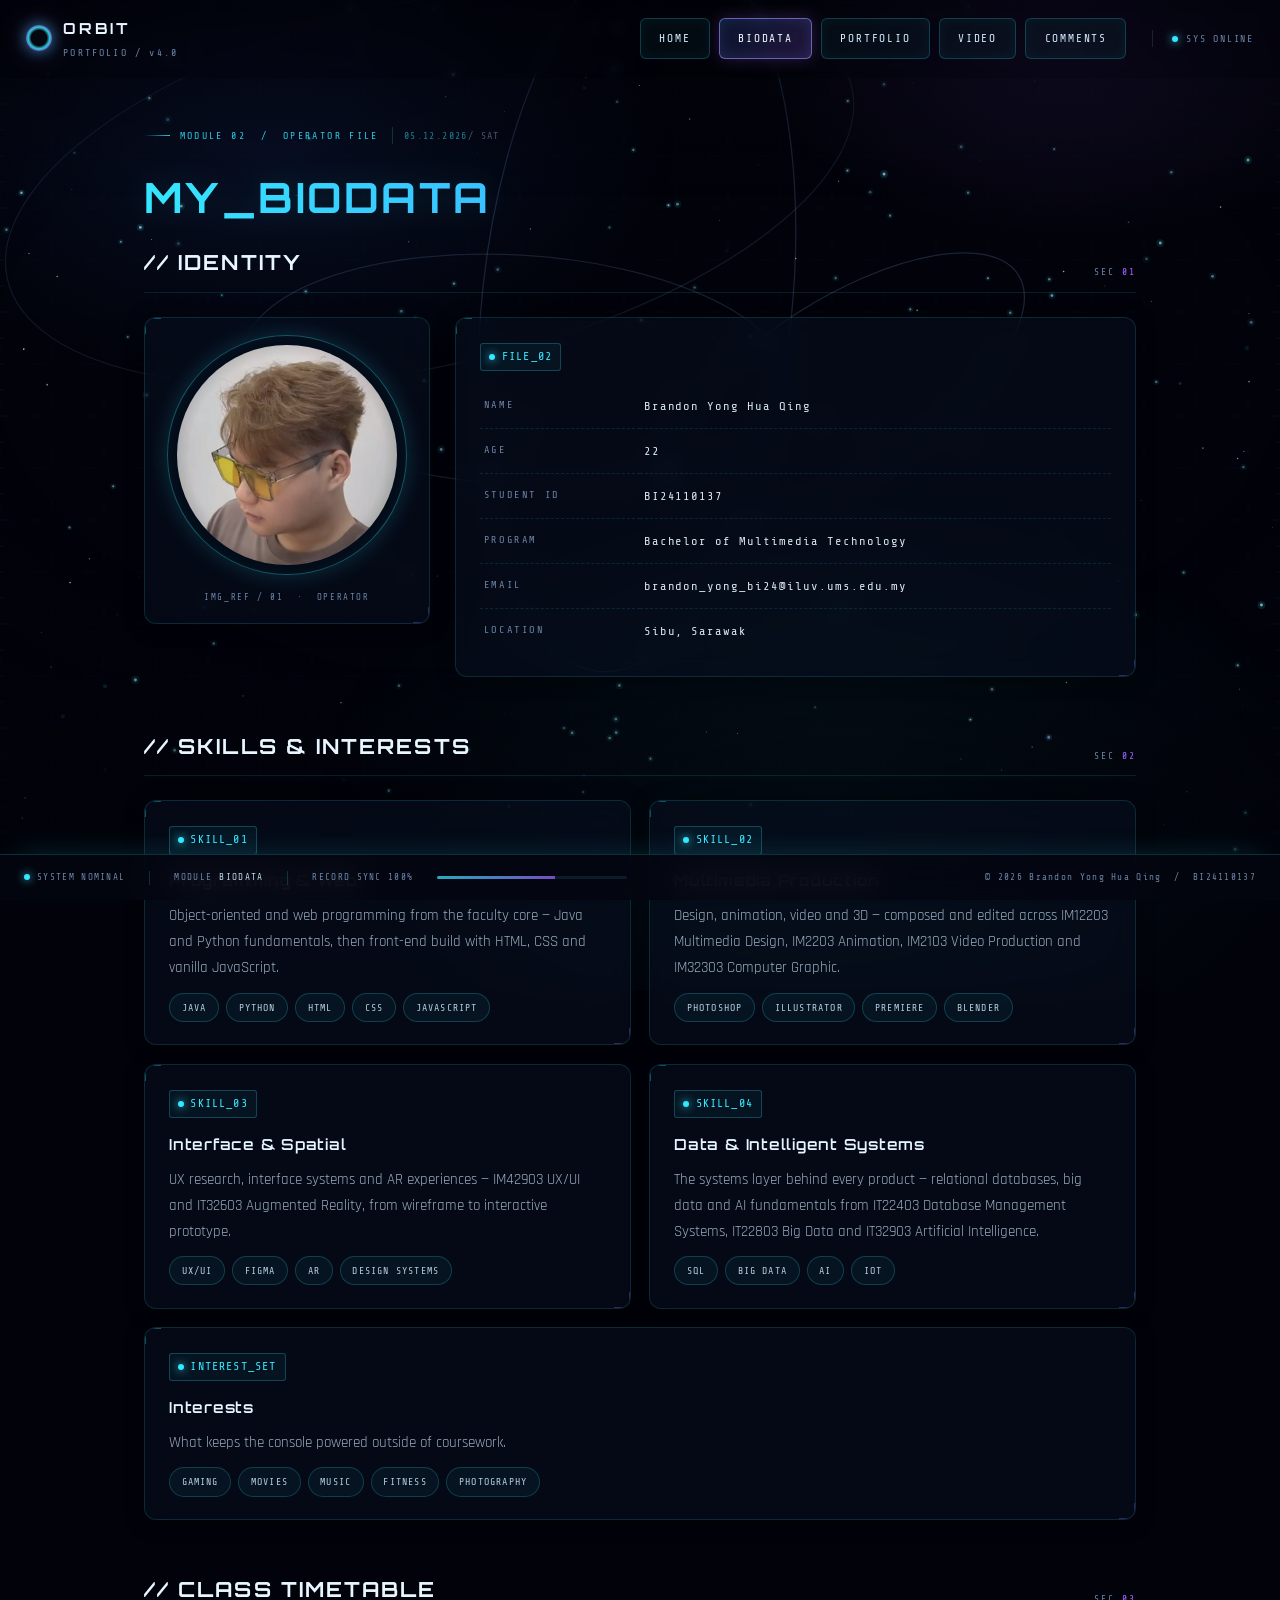
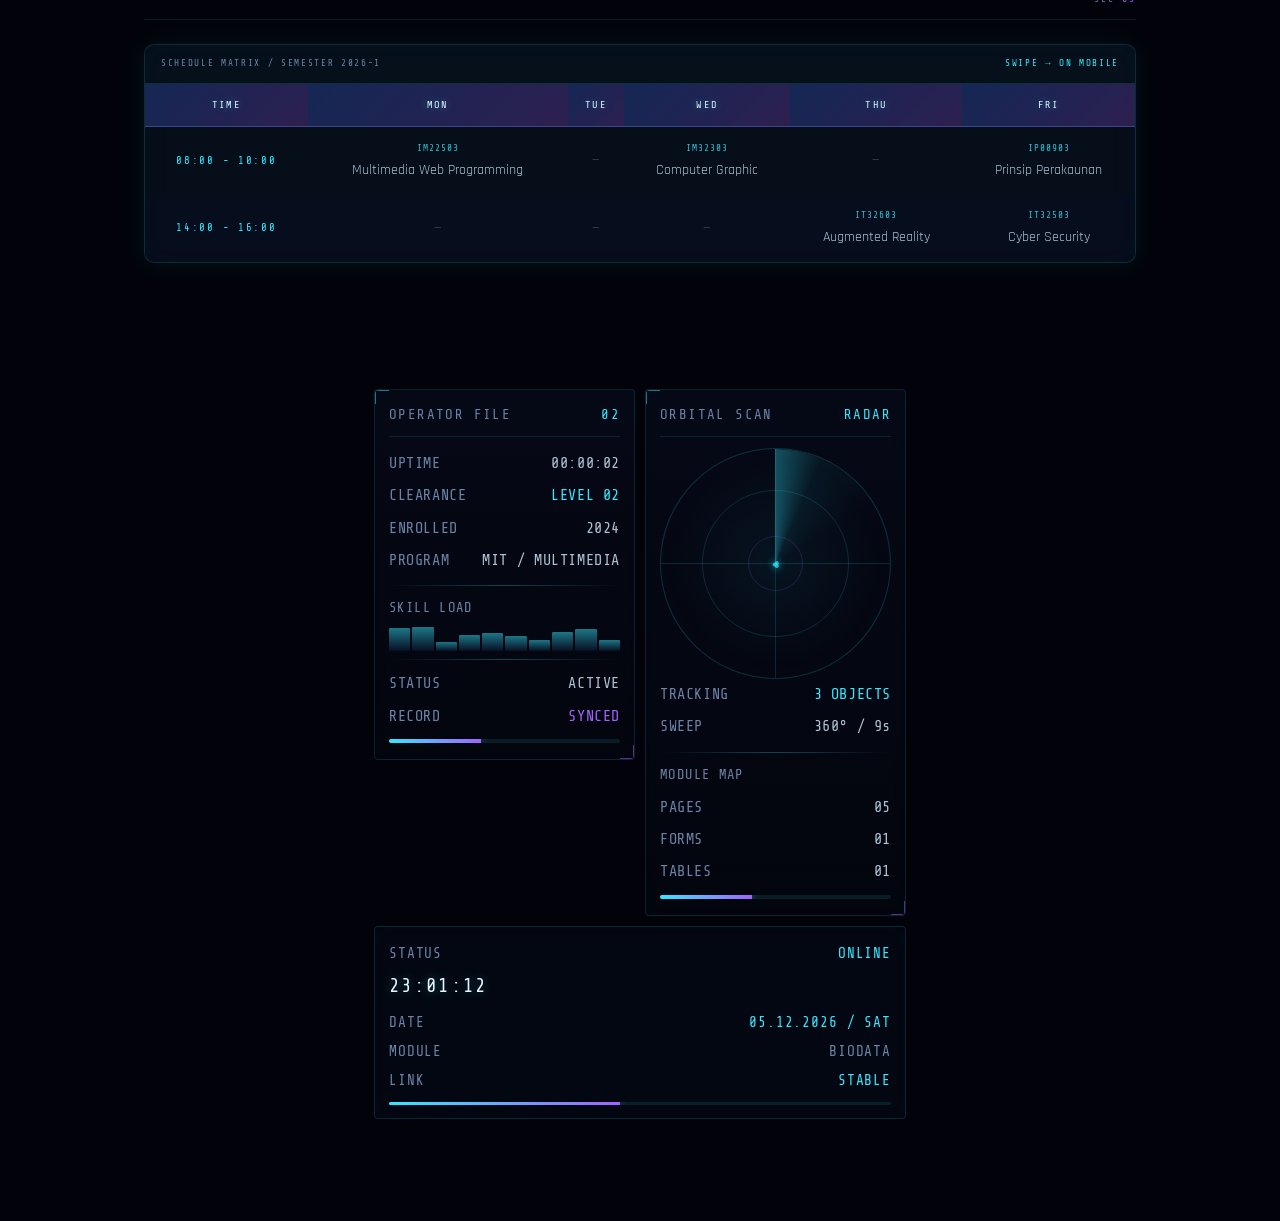
==== biodata.html @ 6de8b587 "Add files via upload" ====
<!DOCTYPE html>
<html lang="en">
<head>
<meta charset="UTF-8">
<meta name="viewport" content="width=device-width, initial-scale=1.0, viewport-fit=cover">
<link rel="icon" href="data:,">
<title>BIODATA // DEEP SPACE PORTFOLIO</title>
<meta name="description" content="Personal biodata, skills matrix and semester timetable of the portfolio operator.">
<link rel="stylesheet" href="style.css?v=20261120k">
</head>
<body data-module="BIODATA">

<canvas id="space-canvas"></canvas>
<div class="nebula-wash"></div>
<div class="vignette"></div>
<div class="scan-line"></div>

<div class="boot-overlay" id="bootOverlay">
  <div>
    <div class="boot-text">LOADING OPERATOR FILE</div>
    <div class="boot-bar"><i></i></div>
  </div>
</div>

<header class="topbar" id="topbar">
  <a class="brand" href="index.html">
    <span class="brand-mark"></span>
    <span class="brand-text">ORBIT<span class="brand-sub">PORTFOLIO / v4.0</span></span>
  </a>

  <nav class="nav" id="nav">
    <a href="index.html" class="hud-btn">HOME</a>
    <a href="biodata.html" class="hud-btn is-active">BIODATA</a>
    <a href="portfolio.html" class="hud-btn">PORTFOLIO</a>
    <a href="video.html" class="hud-btn">VIDEO</a>
    <a href="comments.html" class="hud-btn">COMMENTS</a>
  </nav>

  <div class="topbar-meta"><span class="led"></span> SYS ONLINE</div>
  <button class="hud-btn nav-toggle" id="navToggle" aria-label="Toggle navigation" aria-expanded="false">&#9776;</button>
</header>





<main class="shell">

  <section class="hero page-head">
    <div class="eyebrow">MODULE 02 &nbsp;/&nbsp; OPERATOR FILE<span class="eyebrow-date"><b class="js-date">--.--.----</b><i> / ---</i></span></div>
    <h1 class="page-title">MY_BIODATA</h1>
  </section>

  <!-- SEC 01 — identity -->
  <section class="section">
    <div class="section-head">
      <h2 class="section-title">// IDENTITY</h2>
      <div class="section-index">SEC <b>01</b></div>
    </div>

    <div class="profile-grid">

      <div class="hud-card" style="padding:1.1rem">
        <button type="button" class="avatar-frame" id="avatarOpen" aria-label="Open full-size portrait of Brandon Yong Hua Qing">
          <img src="profile/img-portrait.jpg" alt="Brandon Yong Hua Qing">
        </button>
        <div class="mono dim" style="font-size:.56rem; letter-spacing:.18em; margin-top:.9rem; text-align:center">
          IMG_REF / 01 &nbsp;·&nbsp; OPERATOR
        </div>
      </div>

      <div class="hud-card">
        <span class="card-tag"><span class="led"></span> FILE_02</span>
        <dl class="data-list">
          <dt>NAME</dt><dd>Brandon Yong Hua Qing</dd>
          <dt>AGE</dt><dd>22</dd>
          <dt>STUDENT ID</dt><dd>BI24110137</dd>
          <dt>PROGRAM</dt><dd>Bachelor of Multimedia Technology</dd>
          <dt>EMAIL</dt><dd>brandon_yong_bi24@iluv.ums.edu.my</dd>
          <dt>LOCATION</dt><dd>Sibu, Sarawak</dd>
        </dl>
      </div>

    </div>
  </section>

  <!-- SEC 02 — skills -->
  <section class="section">
    <div class="section-head">
      <h2 class="section-title">// SKILLS &amp; INTERESTS</h2>
      <div class="section-index">SEC <b>02</b></div>
    </div>

    <div class="card-grid skills-grid">
      <article class="hud-card">
        <span class="card-tag"><span class="led"></span> SKILL_01</span>
        <h3 class="card-title">Programming &amp; Web</h3>
        <p class="card-text">
          Object-oriented and web programming from the faculty core &mdash; Java and
          Python fundamentals, then front-end build with HTML, CSS and vanilla JavaScript.
        </p>
        <div class="chip-row">
          <span class="chip">JAVA</span>
          <span class="chip">PYTHON</span>
          <span class="chip">HTML</span>
          <span class="chip">CSS</span>
          <span class="chip">JAVASCRIPT</span>
        </div>
      </article>

      <article class="hud-card">
        <span class="card-tag"><span class="led"></span> SKILL_02</span>
        <h3 class="card-title">Multimedia Production</h3>
        <p class="card-text">
          Design, animation, video and 3D &mdash; composed and edited across IM12203
          Multimedia Design, IM2203 Animation, IM2103 Video Production and
          IM32303 Computer Graphic.
        </p>
        <div class="chip-row">
          <span class="chip">PHOTOSHOP</span>
          <span class="chip">ILLUSTRATOR</span>
          <span class="chip">PREMIERE</span>
          <span class="chip">BLENDER</span>
        </div>
      </article>

      <article class="hud-card">
        <span class="card-tag"><span class="led"></span> SKILL_03</span>
        <h3 class="card-title">Interface &amp; Spatial</h3>
        <p class="card-text">
          UX research, interface systems and AR experiences &mdash; IM42903 UX/UI and
          IT32603 Augmented Reality, from wireframe to interactive prototype.
        </p>
        <div class="chip-row">
          <span class="chip">UX/UI</span>
          <span class="chip">FIGMA</span>
          <span class="chip">AR</span>
          <span class="chip">DESIGN SYSTEMS</span>
        </div>
      </article>

      <article class="hud-card">
        <span class="card-tag"><span class="led"></span> SKILL_04</span>
        <h3 class="card-title">Data &amp; Intelligent Systems</h3>
        <p class="card-text">
          The systems layer behind every product &mdash; relational databases, big data
          and AI fundamentals from IT22403 Database Management Systems, IT22803 Big Data
          and IT32903 Artificial Intelligence.
        </p>
        <div class="chip-row">
          <span class="chip">SQL</span>
          <span class="chip">BIG DATA</span>
          <span class="chip">AI</span>
          <span class="chip">IOT</span>
        </div>
      </article>

      <article class="hud-card" style="grid-column:1 / -1">
        <span class="card-tag"><span class="led"></span> INTEREST_SET</span>
        <h3 class="card-title">Interests</h3>
        <p class="card-text">What keeps the console powered outside of coursework.</p>
        <div class="chip-row">
          <span class="chip">GAMING</span>
          <span class="chip">MOVIES</span>
          <span class="chip">MUSIC</span>
          <span class="chip">FITNESS</span>
          <span class="chip">PHOTOGRAPHY</span>
        </div>
      </article>
    </div>
  </section>

  <!-- SEC 03 — timetable -->
  <section class="section">
    <div class="section-head">
      <h2 class="section-title">// CLASS TIMETABLE</h2>
      <div class="section-index">SEC <b>03</b></div>
    </div>

    <div class="table-shell">
      <div class="table-shell-head">
        <span>SCHEDULE MATRIX / SEMESTER 2026-1</span>
        <b>SWIPE &rarr; ON MOBILE</b>
      </div>
      <div class="table-scroll">
        <table>
          <thead>
            <tr>
              <th>TIME</th>
              <th>MON</th>
              <th>TUE</th>
              <th>WED</th>
              <th>THU</th>
              <th>FRI</th>
            </tr>
          </thead>
          <tbody>
            <tr>
              <td class="day-cell">08:00 - 10:00</td>
              <td><span class="cell-code">IM22503</span>Multimedia Web Programming</td>
              <td class="empty">&mdash;</td>
              <td><span class="cell-code">IM32303</span>Computer Graphic</td>
              <td class="empty">&mdash;</td>
              <td><span class="cell-code">IP00903</span>Prinsip Perakaunan</td>
            </tr>
            <tr>
              <td class="day-cell">14:00 - 16:00</td>
              <td class="empty">&mdash;</td>
              <td class="empty">&mdash;</td>
              <td class="empty">&mdash;</td>
              <td><span class="cell-code">IT32603</span>Augmented Reality</td>
              <td><span class="cell-code">IT32503</span>Cyber Security</td>
            </tr>
          </tbody>
        </table>
      </div>
    </div>
  </section>

</main>
<section class="hud-tray" aria-hidden="true">
<aside class="hud-panel hud-left">
  <div class="panel-head">OPERATOR FILE <b>02</b></div>
  <div class="panel-row"><span>UPTIME</span><b id="hudUptime">00:00:00</b></div>
  <div class="panel-row"><span>CLEARANCE</span><b class="cyan">LEVEL 02</b></div>
  <div class="panel-row"><span>ENROLLED</span><b>2024</b></div>
  <div class="panel-row"><span>PROGRAM</span><b>MIT / MULTIMEDIA</b></div>
  <div class="panel-divider"></div>
  <div class="panel-label">SKILL LOAD</div>
  <div class="ticks">
    <i style="height:44%; animation-delay:0s"></i>
    <i style="height:72%; animation-delay:.3s"></i>
    <i style="height:58%; animation-delay:.6s"></i>
    <i style="height:88%; animation-delay:.9s"></i>
    <i style="height:50%; animation-delay:1.2s"></i>
    <i style="height:66%; animation-delay:1.5s"></i>
    <i style="height:40%; animation-delay:1.8s"></i>
    <i style="height:80%; animation-delay:2.1s"></i>
    <i style="height:54%; animation-delay:2.4s"></i>
    <i style="height:62%; animation-delay:2.7s"></i>
  </div>
  <div class="panel-divider"></div>
  <div class="panel-row"><span>STATUS</span><b>ACTIVE</b></div>
  <div class="panel-row"><span>RECORD</span><b class="purple">SYNCED</b></div>
  <div class="meter"><i></i></div>
</aside>

<aside class="hud-panel hud-right">
  <div class="panel-head">ORBITAL SCAN <b>RADAR</b></div>
  <div class="radar">
    <span class="radar-cross"></span>
    <span class="radar-sweep"></span>
    <span class="radar-blip" style="--a:48deg; --r:30%; --d:.6s"></span>
    <span class="radar-blip" style="--a:156deg; --r:50%; --d:2s"></span>
    <span class="radar-blip" style="--a:248deg; --r:36%; --d:3.2s"></span>
  </div>
  <div class="panel-row"><span>TRACKING</span><b class="cyan">3 OBJECTS</b></div>
  <div class="panel-row"><span>SWEEP</span><b>360&deg; / 9s</b></div>
  <div class="panel-divider"></div>
  <div class="panel-label">MODULE MAP</div>
  <div class="panel-row"><span>PAGES</span><b>05</b></div>
  <div class="panel-row"><span>FORMS</span><b>01</b></div>
  <div class="panel-row"><span>TABLES</span><b>01</b></div>
  <div class="meter"><i style="animation-delay:1.6s"></i></div>
</aside>

<aside class="sys-status">
  <div class="ss-row"><span><span class="led"></span> STATUS</span><b>ONLINE</b></div>
  <div class="ss-time" id="sysClock">00:00:00</div>
  <div class="ss-row"><span>DATE</span><b id="sysDate">--.--.----</b></div>
  <div class="ss-row"><span>MODULE</span><span id="sysModule">BIODATA</span></div>
  <div class="ss-row"><span>LINK</span><b>STABLE</b></div>
  <div class="ss-bar"><i id="sysBar"></i></div>
</aside>
</section>




<footer class="controlbar">
  <div class="cb-item"><span class="led"></span> SYSTEM NOMINAL</div>
  <div class="cb-sep"></div>
  <div class="cb-item">MODULE <b>BIODATA</b></div>
  <div class="cb-sep"></div>
  <div class="cb-item">RECORD SYNC 100%</div>
  <div class="cb-meter"><i></i></div>
  <div class="cb-item cb-push">&copy; 2026 Brandon Yong Hua Qing &nbsp;/&nbsp; BI24110137</div>
</footer>

<!-- ===== full-size portrait viewer (biodata only) ===== -->
<div class="portrait-viewer" id="portraitViewer" hidden>
  <div class="pv-frame">
    <div class="pv-head">
      <span class="pv-tag">IMG_REF / 01 &nbsp;·&nbsp; OPERATOR &nbsp;·&nbsp; FULL SIZE</span>
      <button type="button" class="pv-close" id="pvClose" aria-label="Close full-size portrait">CLOSE / ESC</button>
    </div>
    <img class="pv-img" src="profile/img-portrait.jpg" alt="Brandon Yong Hua Qing — full-size portrait">
    <div class="pv-foot">CLICK ANYWHERE OR PRESS ESC TO CLOSE</div>
  </div>
</div>

<script src="script.js?v=20261120k"></script>
</body>
</html>
---- style.css ----
/* ============================================================
   DEEP SPACE BLACK HOLE — HUD PORTFOLIO
   v4.0 / Immersive sci-fi interface
   ============================================================ */

@import url('https://fonts.googleapis.com/css2?family=Orbitron:wght@500;700;900&family=Rajdhani:wght@400;500;600;700&family=Share+Tech+Mono&display=swap');

/* ---------- 1. TOKENS ---------- */
:root {
  --void: #02030a;
  --void-2: #050813;
  --panel: rgba(11, 19, 40, 0.42);
  --panel-strong: rgba(11, 19, 40, 0.66);
  --cyan: #35e7ff;
  --blue: #3f7cff;
  --purple: #a163ff;
  --magenta: #e05bff;
  --ice: #d4ecff;
  --dim: #6b83a6;
  --line: rgba(53, 231, 255, 0.14);
  --line-mid: rgba(53, 231, 255, 0.28);
  --line-hi: rgba(53, 231, 255, 0.55);

  --font-display: 'Orbitron', 'Segoe UI', sans-serif;
  --font-body: 'Rajdhani', 'Segoe UI', sans-serif;
  --font-mono: 'Share Tech Mono', 'Consolas', monospace;

  --ease: cubic-bezier(0.22, 0.61, 0.36, 1);
  --ease-out: cubic-bezier(0.16, 1, 0.3, 1);
  --t-slow: 0.65s;
  --t-med: 0.45s;

  --mx: 0;
  --my: 0;
}

* { margin: 0; padding: 0; box-sizing: border-box; }

html { scroll-behavior: smooth; }

body {
  font-family: var(--font-body);
  font-size: 16px;
  line-height: 1.72;
  color: var(--ice);
  background: var(--void);
  min-height: 100vh;
  overflow-x: hidden;
  padding-bottom: calc(96px + env(safe-area-inset-bottom, 0px));
  -webkit-font-smoothing: antialiased;
}

a { color: inherit; }
img { display: block; max-width: 100%; }

::selection {
  background: rgba(53, 231, 255, 0.25);
  color: #fff;
}

/* Scrollbar */
::-webkit-scrollbar { width: 9px; height: 9px; }
::-webkit-scrollbar-track { background: #04060f; }
::-webkit-scrollbar-thumb {
  background: linear-gradient(180deg, rgba(53, 231, 255, 0.4), rgba(161, 99, 255, 0.4));
  border-radius: 8px;
}

/* ---------- 2. BACKGROUND LAYERS ---------- */
#space-canvas {
  position: fixed;
  top: 0;
  left: 0;
  width: 100%;
  height: 100%;
  z-index: 0;
  pointer-events: none;
  opacity: 0.95;
  display: block;
}

/* Parallax nebula wash */
.nebula-wash {
  position: fixed;
  inset: -10%;
  z-index: 0;
  pointer-events: none;
  background:
    radial-gradient(38% 32% at 26% 22%, rgba(63, 124, 255, 0.10), transparent 70%),
    radial-gradient(30% 26% at 78% 12%, rgba(161, 99, 255, 0.12), transparent 72%),
    radial-gradient(45% 40% at 62% 82%, rgba(53, 231, 255, 0.06), transparent 75%);
  transform: translate3d(calc(var(--mx) * -12px), calc(var(--my) * -12px), 0);
  transition: transform 1.2s var(--ease-out);
}

/* Vignette keeps text readable at edges */
.vignette {
  position: fixed;
  inset: 0;
  z-index: 1;
  pointer-events: none;
  background:
    radial-gradient(120% 90% at 50% 40%, transparent 42%, rgba(2, 3, 10, 0.55) 100%),
    linear-gradient(180deg, rgba(2, 3, 10, 0.5) 0%, transparent 22%, transparent 74%, rgba(2, 3, 10, 0.6) 100%);
}

/* Slow scan line */
.scan-line {
  position: fixed;
  left: -5%;
  right: -5%;
  top: 0;
  height: 1px;
  z-index: 2;
  pointer-events: none;
  background: linear-gradient(90deg, transparent, rgba(53, 231, 255, 0.55), rgba(161, 99, 255, 0.4), transparent);
  box-shadow: 0 0 18px rgba(53, 231, 255, 0.35);
  opacity: 0;
  animation: scanSweep 17s var(--ease) infinite;
}

@keyframes scanSweep {
  0%   { transform: translateY(-6vh); opacity: 0; }
  6%   { opacity: 0.55; }
  48%  { opacity: 0.4; }
  56%  { transform: translateY(106vh); opacity: 0; }
  100% { transform: translateY(106vh); opacity: 0; }
}

/* ---------- 3. TOP BAR ---------- */
.topbar {
  position: fixed;
  top: 0;
  left: 0;
  right: 0;
  z-index: 90;
  height: 78px;
  display: flex;
  align-items: center;
  gap: 1.6rem;
  padding: 0 26px;
  background: rgba(2, 3, 10, 0.18);
  backdrop-filter: blur(6px) saturate(1.05);
  -webkit-backdrop-filter: blur(6px) saturate(1.05);
  border-bottom: 1px solid transparent;
  transition: background 0.7s var(--ease), backdrop-filter 0.7s var(--ease),
              border-color 0.7s var(--ease), box-shadow 0.7s var(--ease),
              height 0.5s var(--ease);
}

.topbar.is-scrolled {
  height: 68px;
  background: rgba(3, 5, 14, 0.78);
  backdrop-filter: blur(18px) saturate(1.2);
  -webkit-backdrop-filter: blur(18px) saturate(1.2);
  border-bottom: 1px solid rgba(122, 130, 255, 0.32);
  box-shadow: 0 12px 34px -18px rgba(63, 124, 255, 0.55),
              0 1px 0 rgba(53, 231, 255, 0.12);
}

/* Brand */
.brand {
  display: flex;
  align-items: center;
  gap: 0.7rem;
  text-decoration: none;
  flex-shrink: 0;
}

.brand-mark {
  position: relative;
  width: 26px;
  height: 26px;
  border-radius: 50%;
  background: radial-gradient(circle at 50% 50%, #05070f 42%, rgba(53, 231, 255, 0.85) 58%, rgba(161, 99, 255, 0.7) 74%, transparent 82%);
  box-shadow: 0 0 14px rgba(53, 231, 255, 0.5), 0 0 26px rgba(161, 99, 255, 0.35);
  animation: brandPulse 7s ease-in-out infinite;
}

@keyframes brandPulse {
  0%, 100% { box-shadow: 0 0 12px rgba(53, 231, 255, 0.4), 0 0 24px rgba(161, 99, 255, 0.28); }
  50%      { box-shadow: 0 0 18px rgba(53, 231, 255, 0.6), 0 0 34px rgba(161, 99, 255, 0.42); }
}

.brand-text {
  font-family: var(--font-display);
  font-size: 0.95rem;
  font-weight: 700;
  letter-spacing: 0.18em;
  color: #eaf6ff;
}

.brand-sub {
  display: block;
  font-family: var(--font-mono);
  font-size: 0.62rem;
  font-weight: 400;
  letter-spacing: 0.22em;
  color: var(--dim);
  margin-top: 2px;
}

/* Nav */
.nav {
  display: flex;
  align-items: center;
  gap: 0.55rem;
  margin-left: auto;
}

/* Top bar right meta */
.topbar-meta {
  display: flex;
  align-items: center;
  gap: 0.5rem;
  font-family: var(--font-mono);
  font-size: 0.62rem;
  letter-spacing: 0.18em;
  color: var(--dim);
  padding-left: 1.2rem;
  border-left: 1px solid rgba(107, 131, 166, 0.22);
  white-space: nowrap;
}

.led {
  width: 6px;
  height: 6px;
  border-radius: 50%;
  background: var(--cyan);
  box-shadow: 0 0 8px var(--cyan);
  animation: ledBreath 4.5s ease-in-out infinite;
  flex-shrink: 0;
}

@keyframes ledBreath {
  0%, 100% { opacity: 0.55; box-shadow: 0 0 6px rgba(53, 231, 255, 0.6); }
  50%      { opacity: 1; box-shadow: 0 0 12px rgba(53, 231, 255, 0.9); }
}

.topbar .nav-toggle {
  display: none;
  font-size: 1rem;
  padding: 0.45rem 0.7rem;
}

/* ---------- 4. BUTTON (shared nav + action + submit) ---------- */
.hud-btn {
  position: relative;
  display: inline-flex;
  align-items: center;
  justify-content: center;
  gap: 0.45rem;
  font-family: var(--font-mono);
  font-size: 0.7rem;
  letter-spacing: 0.16em;
  text-transform: uppercase;
  color: var(--ice);
  text-decoration: none;
  padding: 0.62rem 1.15rem;
  border-radius: 6px;
  border: 1px solid rgba(53, 231, 255, 0.22);
  background: rgba(53, 231, 255, 0.045);
  box-shadow: inset 0 0 14px rgba(53, 231, 255, 0.05);
  overflow: hidden;
  isolation: isolate;
  cursor: pointer;
  white-space: nowrap;
  transition: transform var(--t-med) var(--ease),
              border-color var(--t-med) var(--ease),
              background var(--t-slow) var(--ease),
              color var(--t-med) var(--ease),
              box-shadow var(--t-slow) var(--ease);
}

/* Diagonal light sweep while hovering */
.hud-btn::before {
  content: "";
  position: absolute;
  top: -30%;
  left: -70%;
  width: 42%;
  height: 160%;
  background: linear-gradient(100deg, transparent, rgba(255, 255, 255, 0.42), transparent);
  transform: skewX(-18deg);
  opacity: 0;
  pointer-events: none;
  z-index: 1;
}

.hud-btn:hover::before { animation: sweepAcross 2.4s var(--ease) infinite; }

@keyframes sweepAcross {
  0%   { left: -70%; opacity: 0; }
  12%  { opacity: 0.9; }
  68%  { left: 118%; opacity: 0.55; }
  100% { left: 128%; opacity: 0; }
}

.hud-btn:hover {
  transform: scale(1.035);
  border-color: rgba(140, 200, 255, 0.72);
  background: linear-gradient(135deg, rgba(53, 231, 255, 0.16), rgba(161, 99, 255, 0.2));
  color: #ffffff;
  box-shadow:
    inset 0 0 0 1px rgba(53, 231, 255, 0.18),
    inset 0 0 18px rgba(53, 231, 255, 0.12),
    0 0 18px rgba(53, 231, 255, 0.32),
    0 0 44px rgba(161, 99, 255, 0.26),
    0 10px 24px -12px rgba(2, 3, 10, 0.9);
}

/* Keep the active page permanently lit */
.hud-btn.is-active {
  border-color: rgba(150, 148, 255, 0.62);
  background: linear-gradient(135deg, rgba(63, 124, 255, 0.16), rgba(161, 99, 255, 0.2));
  color: #eef8ff;
  box-shadow: 0 0 16px rgba(161, 99, 255, 0.24), inset 0 0 14px rgba(99, 140, 255, 0.16);
}

/* Press: squeeze + brief flare */
.hud-btn:active {
  transform: scale(0.962);
  transition-duration: 0.1s;
  box-shadow:
    0 0 26px rgba(53, 231, 255, 0.55),
    0 0 58px rgba(161, 99, 255, 0.4),
    inset 0 0 20px rgba(53, 231, 255, 0.3);
}

.hud-btn--primary {
  padding: 0.85rem 1.9rem;
  font-size: 0.74rem;
  border-color: rgba(53, 231, 255, 0.42);
  background: linear-gradient(135deg, rgba(53, 231, 255, 0.1), rgba(161, 99, 255, 0.12));
  box-shadow: 0 0 18px rgba(53, 231, 255, 0.18), inset 0 0 16px rgba(53, 231, 255, 0.08);
}

.hud-btn--ghost {
  background: rgba(255, 255, 255, 0.02);
  border-color: rgba(107, 131, 166, 0.32);
}

/* Ripple (injected by JS) */
.ripple {
  position: absolute;
  border-radius: 50%;
  pointer-events: none;
  background: radial-gradient(circle, rgba(53, 231, 255, 0.55) 0%, rgba(53, 231, 255, 0.18) 55%, transparent 72%);
  transform: scale(0);
  animation: rippleOut 0.85s var(--ease) forwards;
  z-index: 0;
}

@keyframes rippleOut {
  to { transform: scale(3.2); opacity: 0; }
}

/* ---------- 5. SIDE HUD PANELS ---------- */
.hud-panel {
  position: fixed;
  z-index: 3;
  width: 220px;
  padding: 13px 14px 14px;
  background: linear-gradient(180deg, rgba(9, 16, 34, 0.5), rgba(6, 10, 22, 0.32));
  border: 1px solid rgba(53, 231, 255, 0.12);
  border-radius: 4px;
  backdrop-filter: blur(8px);
  -webkit-backdrop-filter: blur(8px);
  pointer-events: none;
  opacity: 0.9;
  transition: opacity 0.8s var(--ease), transform 0.9s var(--ease-out);
}

.hud-left {
  left: 22px;
  top: 132px;
  transform: translate3d(calc(var(--mx) * 6px), calc(var(--my) * 6px), 0);
}

.hud-right {
  right: 22px;
  top: 132px;
  transform: translate3d(calc(var(--mx) * -6px), calc(var(--my) * -6px), 0);
}

/* Corner ticks */
.hud-panel::before {
  content: "";
  position: absolute;
  inset: 0;
  border-radius: inherit;
  pointer-events: none;
  background:
    linear-gradient(var(--cyan), var(--cyan)) left top / 14px 1px no-repeat,
    linear-gradient(var(--cyan), var(--cyan)) left top / 1px 14px no-repeat,
    linear-gradient(var(--purple), var(--purple)) right bottom / 14px 1px no-repeat,
    linear-gradient(var(--purple), var(--purple)) right bottom / 1px 14px no-repeat;
  opacity: 0.5;
}

.panel-head {
  display: flex;
  align-items: center;
  justify-content: space-between;
  gap: 0.4rem;
  font-family: var(--font-mono);
  font-size: 0.84rem;
  letter-spacing: 0.1em;
  color: var(--dim);
  padding-bottom: 9px;
  margin-bottom: 11px;
  border-bottom: 1px solid rgba(53, 231, 255, 0.12);
}

.panel-head b { color: var(--cyan); font-weight: 400; }

.panel-row {
  display: flex;
  align-items: baseline;
  justify-content: space-between;
  gap: 0.55rem;
  font-family: var(--font-mono);
  font-size: 0.92rem;
  letter-spacing: 0.04em;
  color: var(--dim);
  padding: 3px 0;
}

.panel-row b {
  color: rgba(212, 236, 255, 0.82);
  font-weight: 400;
}

.panel-row b.cyan { color: var(--cyan); }
.panel-row b.purple { color: var(--purple); }

.panel-divider {
  height: 1px;
  margin: 8px 0;
  background: linear-gradient(90deg, transparent, rgba(53, 231, 255, 0.28), transparent);
}

.panel-label {
  font-family: var(--font-mono);
  font-size: 0.82rem;
  letter-spacing: 0.1em;
  color: var(--dim);
  margin: 10px 0 6px;
}

/* Vertical ticks (scale) */
.ticks {
  display: flex;
  align-items: flex-end;
  gap: 2px;
  height: 26px;
  margin: 6px 0 4px;
}

.ticks i {
  flex: 1;
  background: linear-gradient(180deg, rgba(53, 231, 255, 0.5), rgba(63, 124, 255, 0.08));
  border-radius: 1px;
  animation: tickFloat 9s ease-in-out infinite;
  transform-origin: bottom;
  transition: height 0.55s var(--ease);
}

@keyframes tickFloat {
  0%, 100% { transform: scaleY(0.7); opacity: 0.5; }
  50%      { transform: scaleY(1); opacity: 0.95; }
}

/* Signal meter */
.meter {
  height: 4px;
  border-radius: 2px;
  background: rgba(53, 231, 255, 0.1);
  overflow: hidden;
  margin: 6px 0 2px;
}

.meter i {
  display: block;
  height: 100%;
  width: 40%;
  background: linear-gradient(90deg, var(--cyan), var(--purple));
  box-shadow: 0 0 10px rgba(53, 231, 255, 0.6);
  animation: meterSlide 6.5s var(--ease) infinite;
}

@keyframes meterSlide {
  0%, 100% { width: 34%; opacity: 0.7; }
  50%      { width: 82%; opacity: 1; }
}

/* Radar */
.radar {
  position: relative;
  width: 100%;
  aspect-ratio: 1 / 1;
  margin: 8px 0 4px;
  border: 1px solid rgba(53, 231, 255, 0.18);
  border-radius: 50%;
  background: radial-gradient(circle, rgba(53, 231, 255, 0.06) 0%, rgba(2, 3, 10, 0) 68%);
  overflow: hidden;
}

.radar::before,
.radar::after {
  content: "";
  position: absolute;
  border-radius: 50%;
  border: 1px solid rgba(53, 231, 255, 0.14);
  pointer-events: none;
}

.radar::before { inset: 18%; }
.radar::after  { inset: 38%; border-color: rgba(161, 99, 255, 0.18); }

.radar-cross {
  position: absolute;
  inset: 0;
  pointer-events: none;
  background:
    linear-gradient(90deg, transparent 49.6%, rgba(53, 231, 255, 0.14) 49.6%, rgba(53, 231, 255, 0.14) 50.4%, transparent 50.4%),
    linear-gradient(180deg, transparent 49.6%, rgba(53, 231, 255, 0.14) 49.6%, rgba(53, 231, 255, 0.14) 50.4%, transparent 50.4%);
}

.radar-sweep {
  position: absolute;
  inset: 0;
  border-radius: 50%;
  background: conic-gradient(from 0deg,
    rgba(53, 231, 255, 0.32) 0deg,
    rgba(53, 231, 255, 0.06) 24deg,
    transparent 58deg,
    transparent 360deg);
  animation: radarSpin 9s linear infinite;
  pointer-events: none;
}

@keyframes radarSpin {
  to { transform: rotate(360deg); }
}

.radar-blip {
  position: absolute;
  width: 4px;
  height: 4px;
  border-radius: 50%;
  background: var(--cyan);
  box-shadow: 0 0 8px var(--cyan);
  left: 50%;
  top: 50%;
  transform: translate(-50%, -50%) rotate(var(--a)) translateY(calc(var(--r) * -1));
  opacity: 0.75;
  animation: blipPulse 5s ease-in-out infinite;
  animation-delay: var(--d, 0s);
}

@keyframes blipPulse {
  0%, 100% { opacity: 0.25; }
  50%      { opacity: 0.9; }
}

/* ---------- 6. SHELL / LAYOUT ---------- */
.shell {
  position: relative;
  z-index: 4;
  width: 100%;
  max-width: 1060px;
  margin: 0 auto;
  padding: 118px 34px 40px;
}

/* ---------- 7. HERO ---------- */
.hero {
  position: relative;
  padding-bottom: 26px;
}

.eyebrow {
  display: inline-flex;
  align-items: center;
  flex-wrap: wrap;
  gap: 0.6rem;
  font-family: var(--font-mono);
  font-size: 0.62rem;
  letter-spacing: 0.24em;
  color: var(--cyan);
  margin-bottom: 1.1rem;
  opacity: 0.85;
}

.eyebrow::before {
  content: "";
  width: 26px;
  height: 1px;
  background: linear-gradient(90deg, transparent, var(--cyan));
}

.eyebrow-date {
  margin-left: 0.2rem;
  padding-left: 0.7rem;
  border-left: 1px solid rgba(53, 231, 255, 0.22);
  letter-spacing: 0.14em;
  white-space: nowrap;
  color: rgba(212, 236, 255, 0.45);
}

.eyebrow-date b {
  color: rgba(53, 231, 255, 0.6);
  font-weight: 400;
}

.eyebrow-date i {
  font-style: normal;
  color: rgba(212, 236, 255, 0.4);
}

.hero-grid {
  display: grid;
  grid-template-columns: minmax(0, 1.12fr) minmax(0, 0.88fr);
  align-items: center;
  gap: 1.5rem;
}

/* Big flowing gradient title */
.hero-title {
  font-family: var(--font-display);
  font-weight: 900;
  font-size: clamp(2rem, 4.4vw, 3.35rem);
  line-height: 1.16;
  letter-spacing: 0.02em;
  background: linear-gradient(178deg, #bafaff 0%, var(--cyan) 20%, #64bdff 48%, var(--blue) 72%, var(--purple) 100%);
  background-size: 100% 132%;
  background-position: 50% 0%;
  -webkit-background-clip: text;
  background-clip: text;
  -webkit-text-fill-color: transparent;
  color: transparent;
  animation: titleFlow 12s ease-in-out infinite alternate;
  text-shadow: 0 0 26px rgba(53, 231, 255, 0.20);
  margin-bottom: 0.7rem;
}

@keyframes titleFlow {
  0%   { background-position: 50% 0%; }
  100% { background-position: 50% 100%; }
}

.hero-title .accent-dot { color: var(--magenta); }

.hero-sub {
  font-family: var(--font-mono);
  font-size: 0.72rem;
  letter-spacing: 0.17em;
  color: rgba(212, 236, 255, 0.62);
  margin-bottom: 1.15rem;
  line-height: 1.9;
}

/* narrow phones: break the subtitle right after the role, so "FKI / UMS"
   stays together on the second line instead of leaving one word orphaned */
@media (max-width: 520px) {
  .hero-sub .sub-main { display: block; }
}

.hero-lead {
  font-size: 1.02rem;
  color: rgba(212, 236, 255, 0.82);
  max-width: 33rem;
  margin-bottom: 1.7rem;
}

.hero-lead b { color: #eaf9ff; font-weight: 600; }

.hero-actions {
  display: flex;
  flex-wrap: wrap;
  gap: 0.75rem;
  margin-bottom: 1.9rem;
}

/* Page hero (non-home) */
.page-head { padding-bottom: 6px; }

.page-title {
  font-family: var(--font-display);
  font-size: clamp(1.7rem, 3.4vw, 2.6rem);
  font-weight: 700;
  letter-spacing: 0.06em;
  background: linear-gradient(100deg, var(--cyan), var(--blue), var(--purple));
  background-size: 200% auto;
  -webkit-background-clip: text;
  background-clip: text;
  -webkit-text-fill-color: transparent;
  color: transparent;
  animation: titleFlow 13s linear infinite;
  filter: drop-shadow(0 0 16px rgba(53, 231, 255, 0.14));
  margin-bottom: 0.35rem;
}

.page-sub {
  font-family: var(--font-mono);
  font-size: 0.66rem;
  letter-spacing: 0.2em;
  color: var(--dim);
}

/* Black hole stage */
.bh-stage {
  position: relative;
  width: 100%;
  aspect-ratio: 1 / 1;
  max-width: 470px;
  margin-left: auto;
  transform: translate3d(calc(var(--mx) * -10px), calc(var(--my) * -10px), 0);
  transition: transform 1.4s var(--ease-out);
  pointer-events: auto;
  cursor: grab;
  touch-action: pan-y;
  -webkit-user-select: none;
  user-select: none;
  -webkit-tap-highlight-color: transparent;
}

.bh-stage.is-dragging { cursor: grabbing; }

.bh-stage:focus-visible {
  outline: 1px dashed rgba(53, 231, 255, 0.45);
  outline-offset: 8px;
}

.bh-hint {
  position: absolute;
  left: 0;
  right: 0;
  bottom: 5%;
  text-align: center;
  font-family: var(--font-mono);
  font-size: 0.5rem;
  letter-spacing: 0.16em;
  color: rgba(53, 231, 255, 0.4);
  pointer-events: none;
  transition: opacity 1.2s var(--ease), transform 1.2s var(--ease);
}

.bh-hint.is-hidden {
  opacity: 0;
  transform: translateY(8px);
}

.bh-hint__touch { display: none; }

@media (pointer: coarse) {
  .bh-hint__desk { display: none; }
  .bh-hint__touch { display: inline; }
}

#bh-canvas {
  position: absolute;
  inset: -18%;
  width: 136%;
  height: 136%;
}

/* Orbit ring labels */
.bh-mark {
  position: absolute;
  font-family: var(--font-mono);
  font-size: 0.54rem;
  letter-spacing: 0.16em;
  color: rgba(53, 231, 255, 0.5);
  pointer-events: none;
  white-space: nowrap;
}

.bh-mark--1 { left: 2%; top: 12%; }
.bh-mark--2 { right: 0%; top: 13%; color: rgba(161, 99, 255, 0.55); }

/* ---------- 8. STAT STRIP ---------- */
.stat-strip {
  display: grid;
  grid-template-columns: repeat(4, minmax(0, 1fr));
  gap: 1px;
  margin: 26px 0 46px;
  background: rgba(53, 231, 255, 0.1);
  border: 1px solid rgba(53, 231, 255, 0.14);
  border-radius: 8px;
  overflow: hidden;
  backdrop-filter: blur(10px);
  -webkit-backdrop-filter: blur(10px);
}

.stat {
  background: rgba(7, 11, 24, 0.6);
  padding: 14px 16px 15px;
  transition: background var(--t-slow) var(--ease);
}

.stat:hover { background: rgba(16, 26, 52, 0.72); }

.stat-val {
  font-family: var(--font-display);
  font-size: 1.16rem;
  font-weight: 700;
  color: #eaf9ff;
  letter-spacing: 0.04em;
  line-height: 1.2;
  text-shadow: 0 0 14px rgba(53, 231, 255, 0.35);
}

.stat-key {
  font-family: var(--font-mono);
  font-size: 0.56rem;
  letter-spacing: 0.16em;
  color: var(--dim);
  margin-top: 5px;
}

/* ---------- 9. SECTION HEADINGS ---------- */
.section {
  margin-bottom: 52px;
  position: relative;
}

.section-head {
  display: flex;
  align-items: flex-end;
  justify-content: space-between;
  gap: 1rem;
  margin-bottom: 1.5rem;
  padding-bottom: 0.7rem;
  border-bottom: 1px solid rgba(53, 231, 255, 0.12);
}

.section-title {
  font-family: var(--font-display);
  font-size: clamp(1.05rem, 2vw, 1.3rem);
  font-weight: 700;
  letter-spacing: 0.1em;
  color: #e8f6ff;
  position: relative;
  transition: text-shadow var(--t-slow) var(--ease);
}

.section-title:hover { text-shadow: 0 0 16px rgba(53, 231, 255, 0.55); }

.section-index {
  font-family: var(--font-mono);
  font-size: 0.6rem;
  letter-spacing: 0.2em;
  color: var(--dim);
}

.section-index b { color: var(--purple); font-weight: 400; }

/* Very low-frequency numeric flicker accent */
.glitch-num {
  color: var(--cyan);
  animation: numFlicker 9s steps(1, end) infinite;
}

@keyframes numFlicker {
  0%, 96%, 100% { opacity: 1; text-shadow: 0 0 8px rgba(53, 231, 255, 0.5); }
  97% { opacity: 0.35; text-shadow: none; transform: translateX(1px); }
  98% { opacity: 1; transform: translateX(-1px); }
}

/* ---------- 10. HUD CARD ---------- */
.hud-card {
  position: relative;
  background: var(--panel);
  border: 1px solid rgba(53, 231, 255, 0.14);
  border-radius: 12px;
  padding: 1.5rem 1.5rem 1.4rem;
  backdrop-filter: blur(14px) saturate(1.1);
  -webkit-backdrop-filter: blur(14px) saturate(1.1);
  box-shadow: 0 2px 20px rgba(0, 0, 0, 0.38);
  transition: transform var(--t-slow) var(--ease),
              border-color var(--t-slow) var(--ease),
              box-shadow var(--t-slow) var(--ease),
              background var(--t-slow) var(--ease);
}

/* A grid item defaults to min-width:auto, so one unbroken string (an e-mail or
   a student ID) used to push the card to 395px on a 390px phone and give the
   whole page a horizontal scrollbar. */
.hud-card {
  min-width: 0;
  overflow-wrap: anywhere;
}

/* Hidden top gradient line */
.hud-card::before {
  content: "";
  position: absolute;
  top: 0;
  left: 12%;
  right: 12%;
  height: 1px;
  background: linear-gradient(90deg, transparent, var(--cyan), var(--purple), transparent);
  opacity: 0;
  transition: opacity 0.7s var(--ease);
}

/* Corner ticks */
.hud-card::after {
  content: "";
  position: absolute;
  inset: 0;
  border-radius: inherit;
  pointer-events: none;
  background:
    linear-gradient(var(--cyan), var(--cyan)) left top / 16px 1px no-repeat,
    linear-gradient(var(--cyan), var(--cyan)) left top / 1px 16px no-repeat,
    linear-gradient(var(--purple), var(--purple)) right bottom / 16px 1px no-repeat,
    linear-gradient(var(--purple), var(--purple)) right bottom / 1px 16px no-repeat;
  opacity: 0.32;
  transition: opacity var(--t-slow) var(--ease);
}

.hud-card:hover {
  transform: translateY(-8px) scale(1.012);
  border-color: rgba(53, 231, 255, 0.42);
  background: rgba(15, 25, 52, 0.5);
  box-shadow:
    0 20px 44px -18px rgba(0, 0, 0, 0.8),
    0 0 22px rgba(53, 231, 255, 0.16),
    0 0 62px rgba(161, 99, 255, 0.14);
}

.hud-card:hover::before { opacity: 1; }
.hud-card:hover::after { opacity: 0.6; }

.card-grid {
  display: grid;
  grid-template-columns: repeat(auto-fit, minmax(255px, 1fr));
  gap: 1.15rem;
}

/* Biodata skills: four curriculum groups plus a full-width interests strip.
   Fixed 2-up so the row never ends with a single orphan card. */
.skills-grid {
  grid-template-columns: repeat(2, 1fr);
}

.card-tag {
  display: inline-flex;
  align-items: center;
  gap: 0.4rem;
  font-family: var(--font-mono);
  font-size: 0.74rem;
  letter-spacing: 0.1em;
  color: var(--cyan);
  padding: 3px 8px;
  border: 1px solid rgba(53, 231, 255, 0.24);
  border-radius: 3px;
  background: rgba(53, 231, 255, 0.05);
  margin-bottom: 0.85rem;
}

.card-title {
  font-family: var(--font-display);
  font-size: 0.95rem;
  font-weight: 600;
  letter-spacing: 0.05em;
  color: #e6f5ff;
  margin-bottom: 0.55rem;
  transition: text-shadow var(--t-slow) var(--ease), color var(--t-slow) var(--ease);
}

.hud-card:hover .card-title {
  color: #ffffff;
  text-shadow: 0 0 14px rgba(53, 231, 255, 0.4);
}

.card-text {
  font-size: 0.95rem;
  color: rgba(212, 236, 255, 0.72);
  transition: color var(--t-slow) var(--ease);
}

.hud-card:hover .card-text { color: rgba(232, 247, 255, 0.9); }

/* ---------- 11. CHIPS ---------- */
.chip-row {
  display: flex;
  flex-wrap: wrap;
  gap: 0.45rem;
  margin-top: 0.7rem;
}

.chip {
  display: inline-block;
  font-family: var(--font-mono);
  font-size: 0.62rem;
  letter-spacing: 0.12em;
  color: rgba(212, 236, 255, 0.85);
  padding: 0.32rem 0.72rem;
  border: 1px solid rgba(53, 231, 255, 0.2);
  border-radius: 999px;
  background: rgba(53, 231, 255, 0.05);
  transition: all var(--t-med) var(--ease);
}

.chip:hover {
  color: #fff;
  border-color: rgba(53, 231, 255, 0.55);
  background: rgba(53, 231, 255, 0.13);
  box-shadow: 0 0 14px rgba(53, 231, 255, 0.28);
  transform: translateY(-2px);
}

/* ---------- 12. DATA LIST (biodata) ---------- */
.data-list {
  display: grid;
  grid-template-columns: minmax(120px, 0.34fr) 1fr;
  gap: 0;
  font-family: var(--font-mono);
  font-size: 0.76rem;
  letter-spacing: 0.08em;
}

.data-list dt,
.data-list dd {
  padding: 0.72rem 0.2rem;
  border-bottom: 1px dashed rgba(53, 231, 255, 0.12);
}

.data-list dt { color: var(--dim); letter-spacing: 0.16em; font-size: 0.64rem; }

.data-list dd {
  color: rgba(232, 247, 255, 0.92);
  transition: color var(--t-med) var(--ease), text-shadow var(--t-med) var(--ease);
}

.data-list dd:hover { color: #fff; text-shadow: 0 0 12px rgba(53, 231, 255, 0.4); }

.data-list tr:last-child,
.data-list dt:last-of-type,
.data-list dd:last-of-type { border-bottom: none; }

/* ---------- 13. AVATAR FRAME ---------- */
.avatar-frame {
  position: relative;
  appearance: none;
  -webkit-appearance: none;
  display: block;
  font: inherit;
  color: inherit;
  cursor: zoom-in;
  width: 100%;
  max-width: 240px;
  margin-inline: auto;
  aspect-ratio: 1 / 1;
  padding: 9px;
  border-radius: 50%;
  overflow: hidden;
  background: rgba(4, 8, 22, 0.86);
  border: 1px solid rgba(53, 231, 255, 0.35);
  box-shadow: 0 0 22px rgba(53, 231, 255, 0.18), inset 0 0 26px rgba(53, 231, 255, 0.1);
  transition: all var(--t-slow) var(--ease);
}

.avatar-frame img {
  width: 100%;
  height: 100%;
  object-fit: cover;
  object-position: center 38%;
  border-radius: 50%;
  transition: transform var(--t-slow) var(--ease);
}

.avatar-frame::after {
  content: "";
  position: absolute;
  inset: 0;
  border-radius: 50%;
  pointer-events: none;
  background: radial-gradient(circle, transparent 58%, rgba(2, 3, 10, 0.55) 100%);
}

.avatar-frame:hover {
  border-color: rgba(161, 99, 255, 0.6);
  box-shadow: 0 0 30px rgba(53, 231, 255, 0.3), 0 0 56px rgba(161, 99, 255, 0.24);
}

.avatar-frame:hover img { transform: scale(1.04); }

/* Portrait card layout */
.profile-grid {
  display: grid;
  grid-template-columns: minmax(0, 0.42fr) minmax(0, 1fr);
  gap: 1.6rem;
  align-items: start;
}

/* ---------- 13B. PORTRAIT VIEWER (full screen) ---------- */
html.pv-open { overflow: hidden; }

.portrait-viewer {
  position: fixed;
  inset: 0;
  z-index: 9000;
  display: grid;
  place-items: center;
  padding: 3.5vh 4vw;
  background: radial-gradient(circle at 50% 42%, rgba(6, 12, 32, 0.985), rgba(1, 2, 8, 0.995));
  animation: pvFade 0.26s ease both;
  cursor: zoom-out;
}

.portrait-viewer[hidden] { display: none; }

@keyframes pvFade {
  from { opacity: 0; }
  to { opacity: 1; }
}

.pv-frame {
  position: relative;
  display: grid;
  gap: 0.8rem;
  cursor: default;
  animation: pvPop 0.34s cubic-bezier(0.16, 1, 0.3, 1) both;
}

@keyframes pvPop {
  from { opacity: 0; transform: scale(0.94); }
  to { opacity: 1; transform: none; }
}

.pv-img {
  display: block;
  width: auto;
  height: auto;
  max-width: min(90vw, 62vh);
  max-height: 68vh;
  border-radius: 6px;
  border: 1px solid rgba(53, 231, 255, 0.42);
  box-shadow: 0 0 0 1px rgba(4, 8, 22, 0.9), 0 26px 70px rgba(0, 0, 0, 0.62), 0 0 44px rgba(53, 231, 255, 0.16);
  cursor: zoom-out;
}

.pv-head,
.pv-foot {
  display: flex;
  align-items: center;
  justify-content: space-between;
  gap: 0.8rem;
  font-family: var(--font-mono);
  font-size: 0.58rem;
  letter-spacing: 0.17em;
  color: var(--dim);
}

.pv-tag { color: rgba(150, 210, 255, 0.82); }

.pv-close {
  appearance: none;
  -webkit-appearance: none;
  flex-shrink: 0;
  padding: 0.42rem 0.72rem;
  font-family: var(--font-mono);
  font-size: 0.58rem;
  letter-spacing: 0.17em;
  color: rgba(212, 236, 255, 0.82);
  background: rgba(8, 16, 38, 0.82);
  border: 1px solid rgba(53, 231, 255, 0.28);
  border-radius: 4px;
  cursor: pointer;
  transition: color 0.25s var(--ease), border-color 0.25s var(--ease),
              box-shadow 0.25s var(--ease), background 0.25s var(--ease);
}

.pv-close:hover,
.pv-close:focus-visible {
  color: var(--cyan);
  border-color: rgba(53, 231, 255, 0.62);
  background: rgba(14, 28, 58, 0.9);
  box-shadow: 0 0 14px rgba(53, 231, 255, 0.22);
}

@media (max-width: 640px) {
  .portrait-viewer { padding: 2.5vh 3vw; }
  .pv-img { max-width: 94vw; max-height: 58vh; }
  .pv-head { font-size: 0.52rem; letter-spacing: 0.12em; }
  .pv-foot { justify-content: center; text-align: center; font-size: 0.5rem; }
}

@media (prefers-reduced-motion: reduce) {
  .portrait-viewer,
  .pv-frame { animation: none; }
}

/* ---------- 13C. PROJECT LOG VIEWER (card click -> image gallery) ---------- */
html.prj-open { overflow: hidden; }

.prj-viewer {
  position: fixed;
  inset: 0;
  z-index: 9100;
  display: grid;
  place-items: center;
  padding: 4vh 4vw;
  background: radial-gradient(circle at 50% 40%, rgba(6, 12, 32, 0.985), rgba(1, 2, 8, 0.995));
  animation: pvFade 0.26s ease both;
}

.prj-viewer[hidden] { display: none; }

.prj-shell {
  width: min(1000px, 94vw);
  max-height: 92vh;
  display: grid;
  gap: 0.9rem;
  padding: 1.1rem 1.2rem 1rem;
  background: linear-gradient(160deg, rgba(8, 16, 38, 0.94), rgba(4, 7, 20, 0.97));
  border: 1px solid rgba(53, 231, 255, 0.3);
  border-radius: 8px;
  box-shadow: 0 0 0 1px rgba(4, 8, 22, 0.9), 0 30px 90px rgba(0, 0, 0, 0.72),
              0 0 60px rgba(53, 231, 255, 0.14);
  animation: prjPop 0.36s cubic-bezier(0.16, 1, 0.3, 1) both;
}

@keyframes prjPop {
  from { opacity: 0; transform: translateY(12px) scale(0.985); }
  to { opacity: 1; transform: none; }
}

.prj-head {
  display: flex;
  align-items: flex-start;
  justify-content: space-between;
  gap: 1rem;
}

.prj-head-left {
  display: grid;
  gap: 0.35rem;
  min-width: 0;
}

.prj-code {
  font-family: var(--font-mono);
  font-size: 0.66rem;
  letter-spacing: 0.2em;
  color: var(--cyan);
  opacity: 0.88;
}

.prj-title {
  font-size: clamp(1rem, 2vw, 1.32rem);
  letter-spacing: 0.02em;
  line-height: 1.25;
  color: #eaf6ff;
}

.prj-close {
  -webkit-appearance: none;
  appearance: none;
  flex-shrink: 0;
  display: flex;
  align-items: center;
  gap: 0.4rem;
  padding: 0.44rem 0.74rem;
  font-family: var(--font-mono);
  font-size: 0.66rem;
  letter-spacing: 0.16em;
  color: rgba(212, 236, 255, 0.85);
  background: rgba(8, 16, 38, 0.85);
  border: 1px solid rgba(53, 231, 255, 0.28);
  border-radius: 4px;
  cursor: pointer;
  transition: color 0.25s var(--ease), border-color 0.25s var(--ease),
              box-shadow 0.25s var(--ease), background 0.25s var(--ease);
}

.prj-close b {
  color: rgba(107, 131, 166, 0.9);
  font-weight: 500;
  font-size: 0.6rem;
}

.prj-close:hover,
.prj-close:focus-visible {
  color: var(--cyan);
  border-color: rgba(53, 231, 255, 0.62);
  background: rgba(14, 28, 58, 0.9);
  box-shadow: 0 0 14px rgba(53, 231, 255, 0.22);
}

.prj-stage {
  display: grid;
  grid-template-columns: auto minmax(0, 1fr) auto;
  align-items: center;
  gap: 0.7rem;
  min-height: 0;
}

.prj-frame {
  position: relative;
  overflow: hidden;
  aspect-ratio: 16 / 10;
  max-height: 62vh;
  border: 1px solid rgba(53, 231, 255, 0.34);
  border-radius: 6px;
  background: #04060f;
}

.prj-img {
  display: block;
  width: 100%;
  height: 100%;
  object-fit: contain;
}

.prj-scan {
  position: absolute;
  inset: 0;
  pointer-events: none;
  background: linear-gradient(180deg, transparent 0%, rgba(53, 231, 255, 0.055) 50%, transparent 100%);
}

.prj-arrow {
  -webkit-appearance: none;
  appearance: none;
  width: 54px;
  height: 84px;
  display: grid;
  place-items: center;
  padding: 0;
  border-radius: 5px;
  background: rgba(8, 16, 38, 0.85);
  border: 1px solid rgba(53, 231, 255, 0.26);
  cursor: pointer;
  transition: border-color 0.25s var(--ease), box-shadow 0.25s var(--ease),
              background 0.25s var(--ease), transform 0.2s var(--ease);
}

.prj-arrow svg {
  width: 24px;
  height: 24px;
  fill: none;
  stroke: rgba(190, 230, 255, 0.85);
  stroke-width: 2;
  stroke-linecap: round;
  transition: stroke 0.25s var(--ease);
}

.prj-arrow:hover,
.prj-arrow:focus-visible {
  border-color: rgba(53, 231, 255, 0.7);
  background: rgba(14, 28, 58, 0.92);
  box-shadow: 0 0 18px rgba(53, 231, 255, 0.26);
}

.prj-arrow:hover svg,
.prj-arrow:focus-visible svg { stroke: var(--cyan); }

.prj-arrow:active { transform: scale(0.95); }

.prj-arrow-tag { display: none; }

.prj-foot {
  display: flex;
  align-items: center;
  justify-content: space-between;
  gap: 1rem;
  flex-wrap: wrap;
}

.prj-caption {
  font-family: var(--font-mono);
  font-size: 0.76rem;
  letter-spacing: 0.1em;
  color: rgba(160, 196, 230, 0.9);
  min-width: 0;
}

.prj-meta {
  display: flex;
  align-items: center;
  gap: 0.75rem;
  flex-shrink: 0;
}

.prj-dots {
  display: flex;
  gap: 5px;
}

.prj-dots i {
  display: block;
  width: 7px;
  height: 7px;
  border-radius: 50%;
  background: rgba(53, 231, 255, 0.22);
  border: 1px solid rgba(53, 231, 255, 0.34);
  transition: background 0.28s var(--ease), box-shadow 0.28s var(--ease);
}

.prj-dots i.is-on {
  background: var(--cyan);
  box-shadow: 0 0 9px rgba(53, 231, 255, 0.7);
}

.prj-count {
  font-family: var(--font-mono);
  font-size: 0.78rem;
  letter-spacing: 0.1em;
  color: var(--dim);
}

.prj-count b { color: var(--cyan); }

.prj-hint {
  font-family: var(--font-mono);
  font-size: 0.66rem;
  letter-spacing: 0.14em;
  color: rgba(107, 131, 166, 0.82);
  text-align: center;
  border-top: 1px solid rgba(53, 231, 255, 0.12);
  padding-top: 0.55rem;
}

.prj-hint b { color: rgba(150, 210, 255, 0.85); }

@media (max-width: 720px) {
  .prj-viewer { padding: 2vh 3vw; }
  .prj-shell { width: 96vw; padding: 0.85rem 0.9rem 0.8rem; gap: 0.7rem; }
  .prj-stage { grid-template-columns: 1fr 1fr; gap: 0.5rem; }
  .prj-frame { grid-column: 1 / -1; order: -1; max-height: 52vh; }
  .prj-arrow {
    width: 100%;
    height: 46px;
    display: flex;
    align-items: center;
    justify-content: center;
    gap: 0.45rem;
  }
  .prj-arrow svg { width: 16px; height: 16px; }
  .prj-arrow-tag {
    display: inline;
    font-family: var(--font-mono);
    font-size: 0.62rem;
    letter-spacing: 0.16em;
    color: rgba(190, 230, 255, 0.78);
  }
  .prj-arrow:hover .prj-arrow-tag,
  .prj-arrow:focus-visible .prj-arrow-tag { color: var(--cyan); }
  .prj-title { font-size: 1.02rem; }
  .prj-close { font-size: 0.6rem; padding: 0.4rem 0.6rem; }
  .prj-caption { font-size: 0.68rem; }
  .prj-hint { font-size: 0.6rem; letter-spacing: 0.1em; }
}

@media (prefers-reduced-motion: reduce) {
  .prj-viewer,
  .prj-shell { animation: none; }
}

/* card entry affordance */
.project-card {
  cursor: pointer;
}

.project-card:focus-visible {
  outline: 1px solid rgba(53, 231, 255, 0.72);
  outline-offset: 3px;
}

.project-open {
  position: absolute;
  left: 50%;
  top: 50%;
  z-index: 4;
  transform: translate(-50%, -46%) scale(0.94);
  opacity: 0;
  pointer-events: none;
  padding: 6px 12px;
  font-family: var(--font-mono);
  font-size: 0.66rem;
  letter-spacing: 0.18em;
  color: rgba(226, 244, 255, 0.95);
  background: rgba(4, 9, 22, 0.86);
  border: 1px solid rgba(53, 231, 255, 0.5);
  border-radius: 3px;
  box-shadow: 0 0 18px rgba(53, 231, 255, 0.22);
  transition: opacity 0.3s var(--ease), transform 0.3s var(--ease);
}

.project-open b {
  color: var(--cyan);
  font-weight: 500;
  margin-left: 0.15rem;
}

.project-card:hover .project-open,
.project-card:focus-visible .project-open {
  opacity: 1;
  transform: translate(-50%, -50%) scale(1);
}

@media (hover: none), (pointer: coarse) {
  .project-open { opacity: 1; transform: translate(-50%, -50%) scale(1); }
}

/* ---------- 14. TIMETABLE ---------- */
.table-shell {
  position: relative;
  border: 1px solid rgba(53, 231, 255, 0.16);
  border-radius: 10px;
  background: rgba(8, 13, 28, 0.55);
  backdrop-filter: blur(14px);
  -webkit-backdrop-filter: blur(14px);
  box-shadow: 0 0 26px rgba(53, 231, 255, 0.08);
  overflow: hidden;
}

.table-shell-head {
  display: flex;
  align-items: center;
  justify-content: space-between;
  padding: 11px 16px;
  font-family: var(--font-mono);
  font-size: 0.58rem;
  letter-spacing: 0.18em;
  color: var(--dim);
  border-bottom: 1px solid rgba(53, 231, 255, 0.14);
  background: rgba(53, 231, 255, 0.03);
}

.table-shell-head b { color: var(--cyan); font-weight: 400; }

.table-scroll { overflow-x: auto; }

table {
  width: 100%;
  min-width: 780px;
  border-collapse: separate;
  border-spacing: 0;
}

th, td {
  padding: 0.78rem 0.6rem;
  text-align: center;
  font-size: 0.86rem;
  transition: background var(--t-med) var(--ease),
              color var(--t-med) var(--ease),
              box-shadow var(--t-med) var(--ease);
}

th {
  font-family: var(--font-mono);
  font-size: 0.64rem;
  font-weight: 400;
  letter-spacing: 0.14em;
  color: #d9f6ff;
  background: linear-gradient(135deg, rgba(63, 124, 255, 0.28), rgba(161, 99, 255, 0.26));
  text-shadow: 0 0 10px rgba(53, 231, 255, 0.4);
  border-bottom: 1px solid rgba(122, 130, 255, 0.34);
}

td { color: rgba(212, 236, 255, 0.8); }

/* course code on its own line above the course name, e.g.
   IT32503 / Cyber Security */
td .cell-code {
  display: block;
  margin-bottom: 0.28em;
  font-family: var(--font-mono);
  font-size: 0.68em;
  letter-spacing: 0.1em;
  color: var(--cyan);
  opacity: 0.82;
}

tbody tr:nth-child(odd)  td { background: rgba(53, 231, 255, 0.022); }
tbody tr:nth-child(even) td { background: rgba(63, 124, 255, 0.045); }

tbody tr { position: relative; }

tbody tr:hover td {
  background: rgba(53, 231, 255, 0.1);
  color: #ffffff;
  text-shadow: 0 0 10px rgba(53, 231, 255, 0.45);
  box-shadow: inset 0 1px 0 rgba(53, 231, 255, 0.55), inset 0 -1px 0 rgba(53, 231, 255, 0.55);
}

/* Flowing highlight along the hovered row */
tbody tr:hover td:not(:first-child) {
  background-image: linear-gradient(90deg,
    rgba(53, 231, 255, 0.14), rgba(161, 99, 255, 0.16), rgba(53, 231, 255, 0.14));
  background-size: 300% 100%;
  animation: rowFlow 3.4s linear infinite;
}

@keyframes rowFlow {
  0%   { background-position: 0% 50%; }
  100% { background-position: 300% 50%; }
}

td.day-cell {
  font-family: var(--font-mono);
  font-size: 0.66rem;
  letter-spacing: 0.16em;
  color: var(--cyan);
}

td.empty { color: rgba(107, 131, 166, 0.5); }

/* ---------- 15. FORM ---------- */
.form-shell {
  max-width: 820px;
}

.form-group { margin-bottom: 1.5rem; }

.form-label {
  display: block;
  font-family: var(--font-mono);
  font-size: 0.82rem;
  letter-spacing: 0.15em;
  color: rgba(53, 231, 255, 0.85);
  margin-bottom: 0.6rem;
}

.form-label i {
  color: var(--magenta);
  font-style: normal;
  margin-left: 3px;
}

input[type="text"],
input[type="email"],
textarea,
select {
  width: 100%;
  padding: 1rem 1.15rem;
  font-family: var(--font-mono);
  font-size: 1.12rem;
  letter-spacing: 0.04em;
  color: var(--ice);
  background: rgba(6, 10, 22, 0.62);
  border: 1px solid rgba(53, 231, 255, 0.18);
  border-radius: 6px;
  box-shadow: inset 0 0 14px rgba(0, 0, 0, 0.5);
  transition: border-color var(--t-slow) var(--ease),
              box-shadow var(--t-slow) var(--ease),
              background var(--t-slow) var(--ease);
  appearance: none;
  -webkit-appearance: none;
}

textarea { resize: vertical; min-height: 215px; line-height: 1.75; }

input::placeholder,
textarea::placeholder {
  color: rgba(107, 131, 166, 0.55);
  transition: color var(--t-slow) var(--ease);
}

input:focus,
textarea:focus,
select:focus {
  outline: none;
  border-color: rgba(53, 231, 255, 0.6);
  background: rgba(8, 14, 30, 0.78);
  box-shadow: 0 0 0 1px rgba(53, 231, 255, 0.16),
              0 0 22px rgba(53, 231, 255, 0.22),
              inset 0 0 18px rgba(53, 231, 255, 0.08);
}

input:focus::placeholder,
textarea:focus::placeholder { color: rgba(107, 131, 166, 0.28); }

select {
  background-image: linear-gradient(45deg, transparent 50%, rgba(53, 231, 255, 0.6) 50%),
                    linear-gradient(135deg, rgba(53, 231, 255, 0.6) 50%, transparent 50%);
  background-position: calc(100% - 18px) 52%, calc(100% - 13px) 52%;
  background-size: 5px 5px, 5px 5px;
  background-repeat: no-repeat;
  cursor: pointer;
}

select option { background: #060a16; color: var(--ice); }

.form-row {
  display: grid;
  grid-template-columns: 1fr 1fr;
  gap: 1.15rem;
}

.form-note {
  font-family: var(--font-mono);
  font-size: 0.78rem;
  letter-spacing: 0.1em;
  color: var(--dim);
  margin-top: 1rem;
}

.form-msg {
  font-family: var(--font-mono);
  font-size: 0.86rem;
  letter-spacing: 0.1em;
  margin-top: 1rem;
  min-height: 1.1rem;
  opacity: 0;
  transform: translateY(4px);
  transition: opacity 0.5s var(--ease), transform 0.5s var(--ease);
}

.form-msg.is-visible { opacity: 1; transform: translateY(0); }
.form-msg.is-error { color: #ff7d92; }
.form-msg.is-ok { color: var(--cyan); }

/* ---------- 16. VIDEO ---------- */
.video-shell {
  position: relative;
  padding: 12px;
  border: 1px solid rgba(53, 231, 255, 0.22);
  border-radius: 12px;
  background: rgba(6, 10, 22, 0.5);
  box-shadow: 0 0 26px rgba(53, 231, 255, 0.1), inset 0 0 26px rgba(53, 231, 255, 0.04);
  backdrop-filter: blur(10px);
  -webkit-backdrop-filter: blur(10px);
  transition: box-shadow var(--t-slow) var(--ease), border-color var(--t-slow) var(--ease);
}

.video-shell:hover {
  border-color: rgba(161, 99, 255, 0.45);
  box-shadow: 0 0 36px rgba(53, 231, 255, 0.22), 0 0 72px rgba(161, 99, 255, 0.18);
}

.video-frame {
  position: relative;
  width: 100%;
  padding-bottom: 56.25%;
  border-radius: 6px;
  overflow: hidden;
  background: #000;
}

.video-frame iframe,
.video-frame video {
  position: absolute;
  inset: 0;
  width: 100%;
  height: 100%;
  border: none;
}

.video-meta {
  display: flex;
  align-items: center;
  justify-content: space-between;
  gap: 1rem;
  padding: 10px 6px 2px;
  font-family: var(--font-mono);
  font-size: 0.58rem;
  letter-spacing: 0.16em;
  color: var(--dim);
}

/* ---------- 16B. VIDEO ARCHIVE (cards + player overlay) ---------- */
.archive-note {
  font-family: var(--font-mono);
  font-size: 0.74rem;
  letter-spacing: 0.14em;
  color: rgba(122, 150, 186, 0.92);
  margin-bottom: 1.1rem;
}

.archive-empty {
  font-family: var(--font-mono);
  font-size: 0.76rem;
  letter-spacing: 0.14em;
  text-align: center;
  color: rgba(107, 131, 166, 0.9);
  padding: 2.6rem 1.2rem;
  border: 1px dashed rgba(53, 231, 255, 0.24);
  border-radius: 8px;
  background: rgba(6, 10, 22, 0.4);
}

.video-grid {
  display: grid;
  grid-template-columns: repeat(2, minmax(0, 1fr));
  gap: 1.15rem;
}

.video-card {
  position: relative;
  display: flex;
  flex-direction: column;
  padding: 0;
  overflow: hidden;
  cursor: pointer;
}

.video-card:focus-visible {
  outline: 1px solid rgba(53, 231, 255, 0.72);
  outline-offset: 3px;
}

.video-poster {
  position: relative;
  aspect-ratio: 16 / 9;
  overflow: hidden;
  background: #04060f;
  border-bottom: 1px solid rgba(53, 231, 255, 0.16);
}

.video-poster img {
  width: 100%;
  height: 100%;
  object-fit: cover;
  filter: saturate(0.92) brightness(0.9);
  transition: transform 0.9s var(--ease), filter 0.9s var(--ease);
}

.video-card:hover .video-poster img {
  transform: scale(1.05);
  filter: saturate(1.08) brightness(1);
}

.video-play {
  position: absolute;
  inset: 0;
  display: grid;
  place-items: center;
  pointer-events: none;
}

.video-play i {
  display: grid;
  place-items: center;
  width: 46px;
  height: 46px;
  border-radius: 50%;
  border: 1px solid rgba(53, 231, 255, 0.55);
  background: rgba(4, 9, 22, 0.7);
  box-shadow: 0 0 18px rgba(53, 231, 255, 0.2);
  transition: border-color 0.3s var(--ease), box-shadow 0.3s var(--ease), transform 0.3s var(--ease);
}

.video-play i::after {
  content: "";
  width: 0;
  height: 0;
  border-left: 11px solid rgba(190, 230, 255, 0.92);
  border-top: 7px solid transparent;
  border-bottom: 7px solid transparent;
  margin-left: 3px;
}

.video-card:hover .video-play i {
  border-color: rgba(53, 231, 255, 0.9);
  box-shadow: 0 0 26px rgba(53, 231, 255, 0.34);
  transform: scale(1.06);
}

.video-id,
.video-dur {
  position: absolute;
  top: 11px;
  z-index: 2;
  font-family: var(--font-mono);
  font-size: 0.56rem;
  letter-spacing: 0.16em;
  padding: 3px 7px;
  border-radius: 3px;
  background: rgba(2, 6, 16, 0.74);
}

.video-id {
  left: 12px;
  color: rgba(53, 231, 255, 0.9);
  border: 1px solid rgba(53, 231, 255, 0.32);
}

.video-dur {
  right: 12px;
  color: rgba(212, 236, 255, 0.78);
  border: 1px solid rgba(107, 131, 166, 0.32);
}

.video-body {
  display: grid;
  gap: 0.45rem;
  padding: 1rem 1.25rem 1.15rem;
}

.video-body .card-title { font-size: 1.02rem; }

.video-body .card-text {
  font-size: 0.84rem;
  line-height: 1.55;
  color: rgba(196, 220, 245, 0.76);
  display: -webkit-box;
  -webkit-line-clamp: 3;
  -webkit-box-orient: vertical;
  overflow: hidden;
}

.video-slot {
  font-family: var(--font-mono);
  font-size: 0.62rem;
  letter-spacing: 0.14em;
  color: rgba(161, 99, 255, 0.85);
}

.video-body .card-text.is-pending {
  color: rgba(107, 131, 166, 0.72);
  font-style: italic;
}

/* player overlay */
html.vid-open { overflow: hidden; }

/* every full-screen overlay freezes and hides the two scene canvases:
   blurring a live 60fps canvas behind a fixed layer was the main cost */
html.vid-open #space-canvas,
html.vid-open #bh-canvas,
html.pv-open #space-canvas,
html.pv-open #bh-canvas,
html.prj-open #space-canvas,
html.prj-open #bh-canvas {
  visibility: hidden;
}

.vid-viewer {
  position: fixed;
  inset: 0;
  z-index: 9100;
  display: grid;
  place-items: center;
  padding: 4vh 4vw;
  background: radial-gradient(circle at 50% 40%, rgba(6, 12, 32, 0.995), rgba(1, 2, 8, 0.998));
  animation: pvFade 0.26s ease both;
}

.vid-viewer[hidden] { display: none; }

.vid-shell {
  width: min(980px, 94vw);
  max-height: 92vh;
  display: grid;
  gap: 0.85rem;
  padding: 1.1rem 1.2rem 1rem;
  background: linear-gradient(160deg, rgba(8, 16, 38, 0.94), rgba(4, 7, 20, 0.97));
  border: 1px solid rgba(53, 231, 255, 0.3);
  border-radius: 8px;
  box-shadow: 0 0 0 1px rgba(4, 8, 22, 0.9), 0 30px 90px rgba(0, 0, 0, 0.72),
              0 0 60px rgba(53, 231, 255, 0.14);
  animation: prjPop 0.36s cubic-bezier(0.16, 1, 0.3, 1) both;
  overflow-y: auto;
}

.vid-head {
  display: flex;
  align-items: flex-start;
  justify-content: space-between;
  gap: 1rem;
}

.vid-head-left { display: grid; gap: 0.3rem; min-width: 0; }

.vid-code {
  font-family: var(--font-mono);
  font-size: 0.66rem;
  letter-spacing: 0.2em;
  color: var(--cyan);
  opacity: 0.88;
}

.vid-title {
  font-size: clamp(1rem, 2vw, 1.28rem);
  letter-spacing: 0.02em;
  line-height: 1.25;
  color: #eaf6ff;
}

.vid-close {
  -webkit-appearance: none;
  appearance: none;
  flex-shrink: 0;
  display: flex;
  align-items: center;
  gap: 0.4rem;
  padding: 0.44rem 0.74rem;
  font-family: var(--font-mono);
  font-size: 0.66rem;
  letter-spacing: 0.16em;
  color: rgba(212, 236, 255, 0.85);
  background: rgba(8, 16, 38, 0.85);
  border: 1px solid rgba(53, 231, 255, 0.28);
  border-radius: 4px;
  cursor: pointer;
  transition: color 0.25s var(--ease), border-color 0.25s var(--ease),
              box-shadow 0.25s var(--ease), background 0.25s var(--ease);
}

.vid-close b { color: rgba(107, 131, 166, 0.9); font-weight: 500; font-size: 0.6rem; }

.vid-close:hover,
.vid-close:focus-visible {
  color: var(--cyan);
  border-color: rgba(53, 231, 255, 0.62);
  background: rgba(14, 28, 58, 0.9);
  box-shadow: 0 0 14px rgba(53, 231, 255, 0.22);
}

.vid-stage {
  display: grid;
  grid-template-columns: auto minmax(0, 1fr) auto;
  align-items: center;
  gap: 0.7rem;
}

.vid-frame {
  position: relative;
  aspect-ratio: 16 / 9;
  max-height: 58vh;
  overflow: hidden;
  border: 1px solid rgba(53, 231, 255, 0.34);
  border-radius: 6px;
  background: #000;
}

.vid-frame iframe {
  position: absolute;
  inset: 0;
  width: 100%;
  height: 100%;
  border: 0;
}

.vid-empty {
  position: absolute;
  inset: 0;
  display: grid;
  place-content: center;
  gap: 0.35rem;
  text-align: center;
  background: linear-gradient(160deg, #050813, #0a1024);
  font-family: var(--font-mono);
  letter-spacing: 0.16em;
}

.vid-empty[hidden] { display: none; }

.vid-empty span { font-size: 0.78rem; color: rgba(53, 231, 255, 0.82); }
.vid-empty b { font-size: 0.62rem; font-weight: 500; color: rgba(107, 131, 166, 0.92); }

.vid-arrow {
  -webkit-appearance: none;
  appearance: none;
  width: 54px;
  height: 84px;
  display: grid;
  place-items: center;
  padding: 0;
  border-radius: 5px;
  background: rgba(8, 16, 38, 0.85);
  border: 1px solid rgba(53, 231, 255, 0.26);
  cursor: pointer;
  transition: border-color 0.25s var(--ease), box-shadow 0.25s var(--ease),
              background 0.25s var(--ease), transform 0.2s var(--ease);
}

.vid-arrow svg {
  width: 24px;
  height: 24px;
  fill: none;
  stroke: rgba(190, 230, 255, 0.85);
  stroke-width: 2;
  stroke-linecap: round;
  transition: stroke 0.25s var(--ease);
}

.vid-arrow:hover,
.vid-arrow:focus-visible {
  border-color: rgba(53, 231, 255, 0.7);
  background: rgba(14, 28, 58, 0.92);
  box-shadow: 0 0 18px rgba(53, 231, 255, 0.26);
}

.vid-arrow:hover svg,
.vid-arrow:focus-visible svg { stroke: var(--cyan); }

.vid-arrow:active { transform: scale(0.95); }

.vid-arrow-tag { display: none; }

.vid-desc[hidden] { display: none; }

.vid-desc {
  font-size: 0.88rem;
  line-height: 1.66;
  color: rgba(206, 228, 250, 0.86);
  padding: 0.15rem 0.1rem 0;
  max-height: 22vh;
  overflow-y: auto;
}

.vid-desc.is-pending {
  font-family: var(--font-mono);
  font-size: 0.72rem;
  letter-spacing: 0.12em;
  color: rgba(107, 131, 166, 0.88);
}

.vid-foot {
  display: flex;
  align-items: center;
  justify-content: space-between;
  gap: 1rem;
  flex-wrap: wrap;
}

.vid-dots { display: flex; gap: 5px; flex-wrap: wrap; }

.vid-dots i {
  display: block;
  width: 7px;
  height: 7px;
  border-radius: 50%;
  background: rgba(53, 231, 255, 0.22);
  border: 1px solid rgba(53, 231, 255, 0.34);
  transition: background 0.28s var(--ease), box-shadow 0.28s var(--ease);
}

.vid-dots i.is-on {
  background: var(--cyan);
  box-shadow: 0 0 9px rgba(53, 231, 255, 0.7);
}

.vid-count {
  font-family: var(--font-mono);
  font-size: 0.78rem;
  letter-spacing: 0.1em;
  color: var(--dim);
}

.vid-count b { color: var(--cyan); }

.vid-hint {
  font-family: var(--font-mono);
  font-size: 0.66rem;
  letter-spacing: 0.14em;
  color: rgba(107, 131, 166, 0.82);
  text-align: center;
  border-top: 1px solid rgba(53, 231, 255, 0.12);
  padding-top: 0.55rem;
}

.vid-hint b { color: rgba(150, 210, 255, 0.85); }

@media (max-width: 820px) {
  .video-grid { grid-template-columns: 1fr; }
}

@media (max-width: 720px) {
  .vid-viewer { padding: 2vh 3vw; }
  .vid-shell { width: 96vw; padding: 0.85rem 0.9rem 0.8rem; gap: 0.65rem; }
  .vid-stage { grid-template-columns: 1fr 1fr; gap: 0.5rem; }
  .vid-frame { grid-column: 1 / -1; order: -1; max-height: 46vh; }
  .vid-arrow {
    width: 100%;
    height: 44px;
    display: flex;
    align-items: center;
    justify-content: center;
    gap: 0.45rem;
  }
  .vid-arrow svg { width: 16px; height: 16px; }
  .vid-arrow-tag {
    display: inline;
    font-family: var(--font-mono);
    font-size: 0.62rem;
    letter-spacing: 0.16em;
    color: rgba(190, 230, 255, 0.78);
  }
  .vid-title { font-size: 1rem; }
  .vid-close { font-size: 0.6rem; padding: 0.4rem 0.6rem; }
  .vid-desc { font-size: 0.82rem; max-height: 26vh; }
  .vid-hint { font-size: 0.6rem; letter-spacing: 0.1em; }
}

@media (prefers-reduced-motion: reduce) {
  .vid-viewer,
  .vid-shell { animation: none; }
}

/* ---------- 17. PORTFOLIO ---------- */
.project-card {
  position: relative;
  overflow: hidden;
  padding: 0;
}

.project-media {
  position: relative;
  aspect-ratio: 16 / 10;
  overflow: hidden;
  border-bottom: 1px solid rgba(53, 231, 255, 0.16);
}

.project-media img.is-portrait { object-position: center 22%; }

.project-media img {
  width: 100%;
  height: 100%;
  object-fit: cover;
  transition: transform 0.9s var(--ease), filter 0.9s var(--ease);
  filter: saturate(0.92) brightness(0.9);
}

.project-card:hover .project-media img.is-portrait { object-position: center 22%; }

.project-media img {
  transform: scale(1.06);
  filter: saturate(1.08) brightness(1);
}

.project-media::after {
  content: "";
  position: absolute;
  inset: 0;
  pointer-events: none;
  background: linear-gradient(180deg, rgba(2, 3, 10, 0.25), transparent 45%, rgba(2, 3, 10, 0.75));
}

.project-body { padding: 1.15rem 1.4rem 1.35rem; }

.project-id {
  position: absolute;
  top: 12px;
  left: 13px;
  z-index: 2;
  font-family: var(--font-mono);
  font-size: 0.56rem;
  letter-spacing: 0.18em;
  color: rgba(53, 231, 255, 0.9);
  padding: 3px 7px;
  border: 1px solid rgba(53, 231, 255, 0.32);
  border-radius: 3px;
  background: rgba(2, 6, 16, 0.72);
  backdrop-filter: blur(6px);
}

.project-status {
  position: absolute;
  top: 12px;
  right: 13px;
  z-index: 2;
  display: flex;
  align-items: center;
  gap: 0.35rem;
  font-family: var(--font-mono);
  font-size: 0.54rem;
  letter-spacing: 0.14em;
  color: rgba(212, 236, 255, 0.75);
  padding: 3px 7px;
  border: 1px solid rgba(107, 131, 166, 0.3);
  border-radius: 3px;
  background: rgba(2, 6, 16, 0.72);
}

.project-status .led { width: 5px; height: 5px; }

/* Hover detail overlay */
.project-detail {
  position: absolute;
  left: 0;
  right: 0;
  bottom: 0;
  padding: 1rem 1.4rem 1.15rem;
  background: linear-gradient(180deg, rgba(6, 11, 24, 0.92), rgba(8, 14, 30, 0.98));
  border-top: 1px solid rgba(53, 231, 255, 0.3);
  transform: translateY(101%);
  transition: transform 0.75s var(--ease-out);
  z-index: 3;
}

.project-card:hover .project-detail { transform: translateY(0); }

.project-detail p {
  font-size: 0.86rem;
  color: rgba(212, 236, 255, 0.78);
  margin-bottom: 0.7rem;
  line-height: 1.6;
}

.detail-tags {
  display: flex;
  flex-wrap: wrap;
  gap: 0.35rem;
}

.detail-tags span {
  font-family: var(--font-mono);
  font-size: 0.54rem;
  letter-spacing: 0.12em;
  color: var(--purple);
  padding: 2px 7px;
  border: 1px solid rgba(161, 99, 255, 0.3);
  border-radius: 3px;
}

/* ---------- 18. INFO PANEL / SOCIAL ---------- */
.social-row {
  display: flex;
  flex-wrap: wrap;
  gap: 0.6rem;
  margin-top: 1rem;
}

.social-link {
  display: inline-flex;
  align-items: center;
  gap: 0.45rem;
  font-family: var(--font-mono);
  font-size: 0.62rem;
  letter-spacing: 0.12em;
  color: rgba(212, 236, 255, 0.8);
  text-decoration: none;
  padding: 0.5rem 0.9rem;
  border: 1px solid rgba(53, 231, 255, 0.18);
  border-radius: 999px;
  transition: all var(--t-med) var(--ease);
}

.social-link:hover {
  color: #fff;
  border-color: rgba(53, 231, 255, 0.5);
  box-shadow: 0 0 16px rgba(53, 231, 255, 0.24);
  transform: translateY(-2px);
}

/* ---------- 19. SYSTEM STATUS ---------- */
.sys-status {
  position: fixed;
  left: 20px;
  bottom: 60px;
  z-index: 20;
  width: 214px;
  padding: 12px 14px 13px;
  font-family: var(--font-mono);
  font-size: 0.86rem;
  letter-spacing: 0.06em;
  color: var(--dim);
  background: rgba(6, 10, 22, 0.6);
  border: 1px solid rgba(53, 231, 255, 0.14);
  border-radius: 4px;
  backdrop-filter: blur(10px);
  -webkit-backdrop-filter: blur(10px);
  transition: opacity 0.8s var(--ease);
}

.sys-status .ss-row {
  display: flex;
  align-items: center;
  gap: 0.4rem;
  justify-content: space-between;
  padding: 2px 0;
}

.sys-status .ss-row b { color: var(--cyan); font-weight: 400; white-space: nowrap; }

.ss-time {
  font-size: 1.2rem;
  letter-spacing: 0.12em;
  color: #e6f7ff;
  text-shadow: 0 0 12px rgba(53, 231, 255, 0.4);
  padding: 3px 0 5px;
}

.ss-bar {
  height: 3px;
  margin-top: 7px;
  border-radius: 2px;
  background: rgba(53, 231, 255, 0.1);
  overflow: hidden;
}

.ss-bar i {
  display: block;
  height: 100%;
  width: 46%;
  background: linear-gradient(90deg, var(--cyan), var(--purple));
  box-shadow: 0 0 8px rgba(53, 231, 255, 0.6);
  transition: width 2.4s var(--ease);
}

/* ---------- 20. CONTROL BAR ---------- */
.controlbar {
  position: fixed;
  left: 0;
  right: 0;
  bottom: 0;
  z-index: 30;
  height: calc(46px + env(safe-area-inset-bottom, 0px));
  display: flex;
  align-items: center;
  gap: 1.5rem;
  padding: 0 24px;
  padding-bottom: env(safe-area-inset-bottom, 0px);
  font-family: var(--font-mono);
  font-size: 0.58rem;
  letter-spacing: 0.14em;
  color: var(--dim);
  background: rgba(4, 7, 16, 0.82);
  border-top: 1px solid rgba(53, 231, 255, 0.18);
  box-shadow: 0 -10px 30px -18px rgba(53, 231, 255, 0.4);
  backdrop-filter: blur(14px);
  -webkit-backdrop-filter: blur(14px);
}

.cb-item { display: flex; align-items: center; gap: 0.45rem; white-space: nowrap; }
.cb-item b { color: rgba(212, 236, 255, 0.9); font-weight: 400; }

.cb-sep {
  width: 1px;
  height: 14px;
  background: rgba(53, 231, 255, 0.18);
}

.cb-meter {
  flex: 1;
  max-width: 190px;
  height: 3px;
  background: rgba(53, 231, 255, 0.1);
  border-radius: 2px;
  overflow: hidden;
}

.cb-meter i {
  display: block;
  height: 100%;
  width: 62%;
  background: linear-gradient(90deg, rgba(53, 231, 255, 0.7), rgba(161, 99, 255, 0.7));
  animation: meterSlide 8s var(--ease) infinite;
}

.cb-push { margin-left: auto; }

/* ---------- 21. PAGE TRANSITION ---------- */
.boot-overlay {
  position: fixed;
  inset: 0;
  z-index: 999;
  display: grid;
  place-items: center;
  background: radial-gradient(circle at 50% 45%, #070b18 0%, #02030a 70%);
  opacity: 1;
  transition: opacity 0.85s var(--ease);
}

.boot-overlay.is-done {
  opacity: 0;
  pointer-events: none;
}

.boot-text {
  font-family: var(--font-mono);
  font-size: 0.66rem;
  letter-spacing: 0.32em;
  color: rgba(53, 231, 255, 0.85);
  text-align: center;
  text-shadow: 0 0 14px rgba(53, 231, 255, 0.5);
}

.boot-bar {
  width: 180px;
  height: 2px;
  margin: 14px auto 0;
  background: rgba(53, 231, 255, 0.15);
  overflow: hidden;
}

.boot-bar i {
  display: block;
  height: 100%;
  width: 0;
  background: linear-gradient(90deg, var(--cyan), var(--purple));
  animation: bootFill 1.15s var(--ease-out) forwards;
}

@keyframes bootFill {
  to { width: 100%; }
}

body.is-leaving {
  opacity: 0.35;
  filter: saturate(0.6) blur(1px);
  transition: opacity 0.4s var(--ease), filter 0.4s var(--ease);
}

/* ---------- 22. HELPERS ---------- */
.mt-1 { margin-top: 1rem; }
.mt-2 { margin-top: 2rem; }
.mono { font-family: var(--font-mono); letter-spacing: 0.1em; }
.dim { color: var(--dim); }

/* ---------- 23. RESPONSIVE ---------- */
/* The tray is pure structure. On a desktop wide enough to host the rails it
   collapses into "display: contents", so the three panels keep floating
   exactly as before and nothing else about the layout changes. */
.hud-tray { display: contents; }

/* Where there is no room to float them (narrower screens, tablets, phones —
   including desktop-mode browsers that report a 1000px+ viewport) the same
   three panels fold into one in-flow telemetry block at the end of the page
   instead of disappearing. Same markup, same numbers, no dead space. */
@media (max-width: 1499px), (pointer: coarse), (hover: none) {
  .hud-tray {
    display: grid;
    grid-template-columns: 1fr 1fr;
    gap: 10px;
    align-items: start;
    max-width: 560px;
    margin: 34px auto 6px;
    padding: 0 14px;
  }

  .hud-tray > .hud-panel,
  .hud-tray > .sys-status {
    position: static;
    inset: auto;
    width: auto;
    max-width: none;
    zoom: 1;
    opacity: 1;
    margin: 0;
    transform: none;
    translate: none;
  }

  .hud-tray > .sys-status { grid-column: 1 / -1; }
  .hud-tray .radar { margin: 0 auto; }

  /* in flow these are content, not decoration, so let the type read */
  .hud-tray .panel-head { font-size: 0.88rem; }
  .hud-tray .panel-label { font-size: 0.86rem; }
  .hud-tray .panel-row { font-size: 0.95rem; }
  .hud-tray .sys-status { font-size: 0.9rem; }
}

/* On wide-but-short screens the floating rails would grow into one another
   (rail bottom ≈ status panel top), so they compact tightly: the type stays
   large and readable and the decorative radar gives up its size instead. */
@media (min-width: 1500px) and (max-height: 840px) {
  .hud-panel {
    zoom: 0.95;
    padding: 9px 11px 11px;
  }
  .sys-status {
    zoom: 0.95;
    bottom: 50px;
  }
  .hud-left, .hud-right { top: 112px; }
  .hud-panel .radar { max-width: 96px; margin-inline: auto; }
  .panel-row { padding: 1px 0; }
  .panel-divider { margin: 4px 0; }
  .panel-head { padding-bottom: 5px; margin-bottom: 6px; }
}

@media (min-width: 1500px) and (max-height: 720px) {
  .hud-panel {
    zoom: 0.92;
    padding: 8px 10px 9px;
  }
  .sys-status { zoom: 0.92; bottom: 44px; }
  .hud-left, .hud-right { top: 106px; }
  .hud-panel .radar { max-width: 84px; }
  .panel-divider { margin: 3px 0; }
  .panel-row { padding: 0; }
}

@media (max-width: 900px) {
  .hero-grid { grid-template-columns: 1fr; }
  .hero-visual { order: -1; }
  .bh-stage { max-width: 360px; margin: 0.6rem auto 0; }
  .hero-lead { max-width: none; }
  .profile-grid { grid-template-columns: 1fr; }
  .skills-grid { grid-template-columns: 1fr; }
  .stat-strip { grid-template-columns: repeat(2, 1fr); }
  .project-detail { display: none; }
  .bh-mark { font-size: 0.46rem; letter-spacing: 0.12em; }
  .topbar-meta { display: none; }
}

@media (max-width: 820px) {
  body { padding-bottom: calc(86px + env(safe-area-inset-bottom, 0px)); }
  .topbar { height: 64px; padding: 0 16px; gap: 0.8rem; }
  .topbar.is-scrolled { height: 60px; }
  .topbar-meta { display: none; }

  .nav {
    position: absolute;
    top: 100%;
    left: 0;
    right: 0;
    flex-direction: column;
    gap: 0.4rem;
    padding: 0.9rem 1rem 1.15rem;
    background: rgba(4, 7, 16, 0.96);
    backdrop-filter: blur(18px);
    border-bottom: 1px solid rgba(53, 231, 255, 0.2);
    max-height: 0;
    overflow: hidden;
    opacity: 0;
    transition: max-height 0.6s var(--ease), opacity 0.5s var(--ease), padding 0.5s var(--ease);
  }

  .nav.is-open { max-height: 360px; opacity: 1; }
  .nav .hud-btn { width: 100%; }
  .topbar .nav-toggle { display: inline-flex; margin-left: auto; }

  .shell { padding: 92px 18px 30px; }

  .hero-title { font-size: clamp(1.75rem, 7vw, 2.3rem); }
  .page-title { font-size: clamp(1.5rem, 6vw, 2rem); }

  .form-row { grid-template-columns: 1fr; gap: 0; }

  .controlbar {
    gap: 0.8rem;
    padding: 0 14px;
    font-size: 0.52rem;
    height: 44px;
  }
  .cb-sep, .cb-meter { display: none; }
  .cb-push { display: none; }

  /* Reduce glow intensity on mobile */
  .hud-btn:hover { box-shadow: 0 0 10px rgba(53, 231, 255, 0.2); }
  .hud-card:hover { box-shadow: 0 12px 26px -16px rgba(0, 0, 0, 0.8), 0 0 14px rgba(53, 231, 255, 0.1); }
  .hud-card:hover { transform: translateY(-3px) scale(1); }
  .avatar-frame:hover { box-shadow: 0 0 16px rgba(53, 231, 255, 0.2); }
  .video-shell:hover { box-shadow: 0 0 18px rgba(53, 231, 255, 0.14); }
}

@media (max-width: 520px) {
  .stat-strip { grid-template-columns: 1fr 1fr; }
  .hud-tray { grid-template-columns: 1fr; max-width: 420px; }
  .hero-actions { gap: 0.6rem; }
  .hud-btn--primary { width: 100%; }
  .bh-stage { max-width: 270px; }
  .bh-mark--2 { display: none; }
  .bh-mark { font-size: 0.42rem; }
  .project-media { aspect-ratio: 4 / 3; }
  .table-shell-head { font-size: 0.52rem; padding: 9px 12px; }
  .section-head { flex-wrap: wrap; align-items: flex-start; gap: 0.35rem 0.9rem; }
  .section-index { white-space: nowrap; flex-shrink: 0; }
  .section-title { font-size: 1rem; }
  .bh-hint { font-size: 0.4rem; letter-spacing: 0.1em; bottom: 3%; }
  .eyebrow-date i { display: none; }
}

@media (max-width: 400px) {
  .shell { padding: 88px 14px 26px; }
  .topbar { padding: 0 12px; }
  .controlbar { gap: 0.55rem; padding: 0 10px; overflow: hidden; }
  .controlbar .cb-item:nth-child(5) { display: none; }
  .bh-stage { max-width: 240px; }
}

/* ---------- 23B. TOUCH PERFORMANCE ---------- */
/* Backdrop blur is the single most expensive effect on a phone GPU and it
   runs on the fixed topbar / every card while scrolling. The glass look is
   carried by borders, gradients and glows anyway, so drop the blur only. */
@media (pointer: coarse), (hover: none) {
  .topbar, .nav, .hud-card, .table-shell, .video-shell,
  .sys-status, .boot-overlay, .controlbar, .hud-panel {
    backdrop-filter: none !important;
    -webkit-backdrop-filter: none !important;
  }
}

/* ---------- 24. IMPACT SHAKE ---------- */
/* the vars are driven by JS for ~0.5s whenever a rock is swallowed */
.topbar,
.shell,
.controlbar,
.hud-left,
.hud-right {
  translate: var(--shake-x, 0px) var(--shake-y, 0px);
}

/* ---------- 25. REDUCED MOTION ---------- */
@media (prefers-reduced-motion: reduce) {
  html { scroll-behavior: auto; }
  .scan-line, .radar-sweep, .hero-title, .page-title,
  .metro, .meter i, .cb-meter i, .ticks i, .brand-mark,
  .led, .radar-blip, .glitch-num { animation: none !important; }
  .hud-card, .hud-btn, .avatar-frame, .video-shell { transition-duration: 0.01ms !important; }
  .hud-card:hover { transform: none; }
}
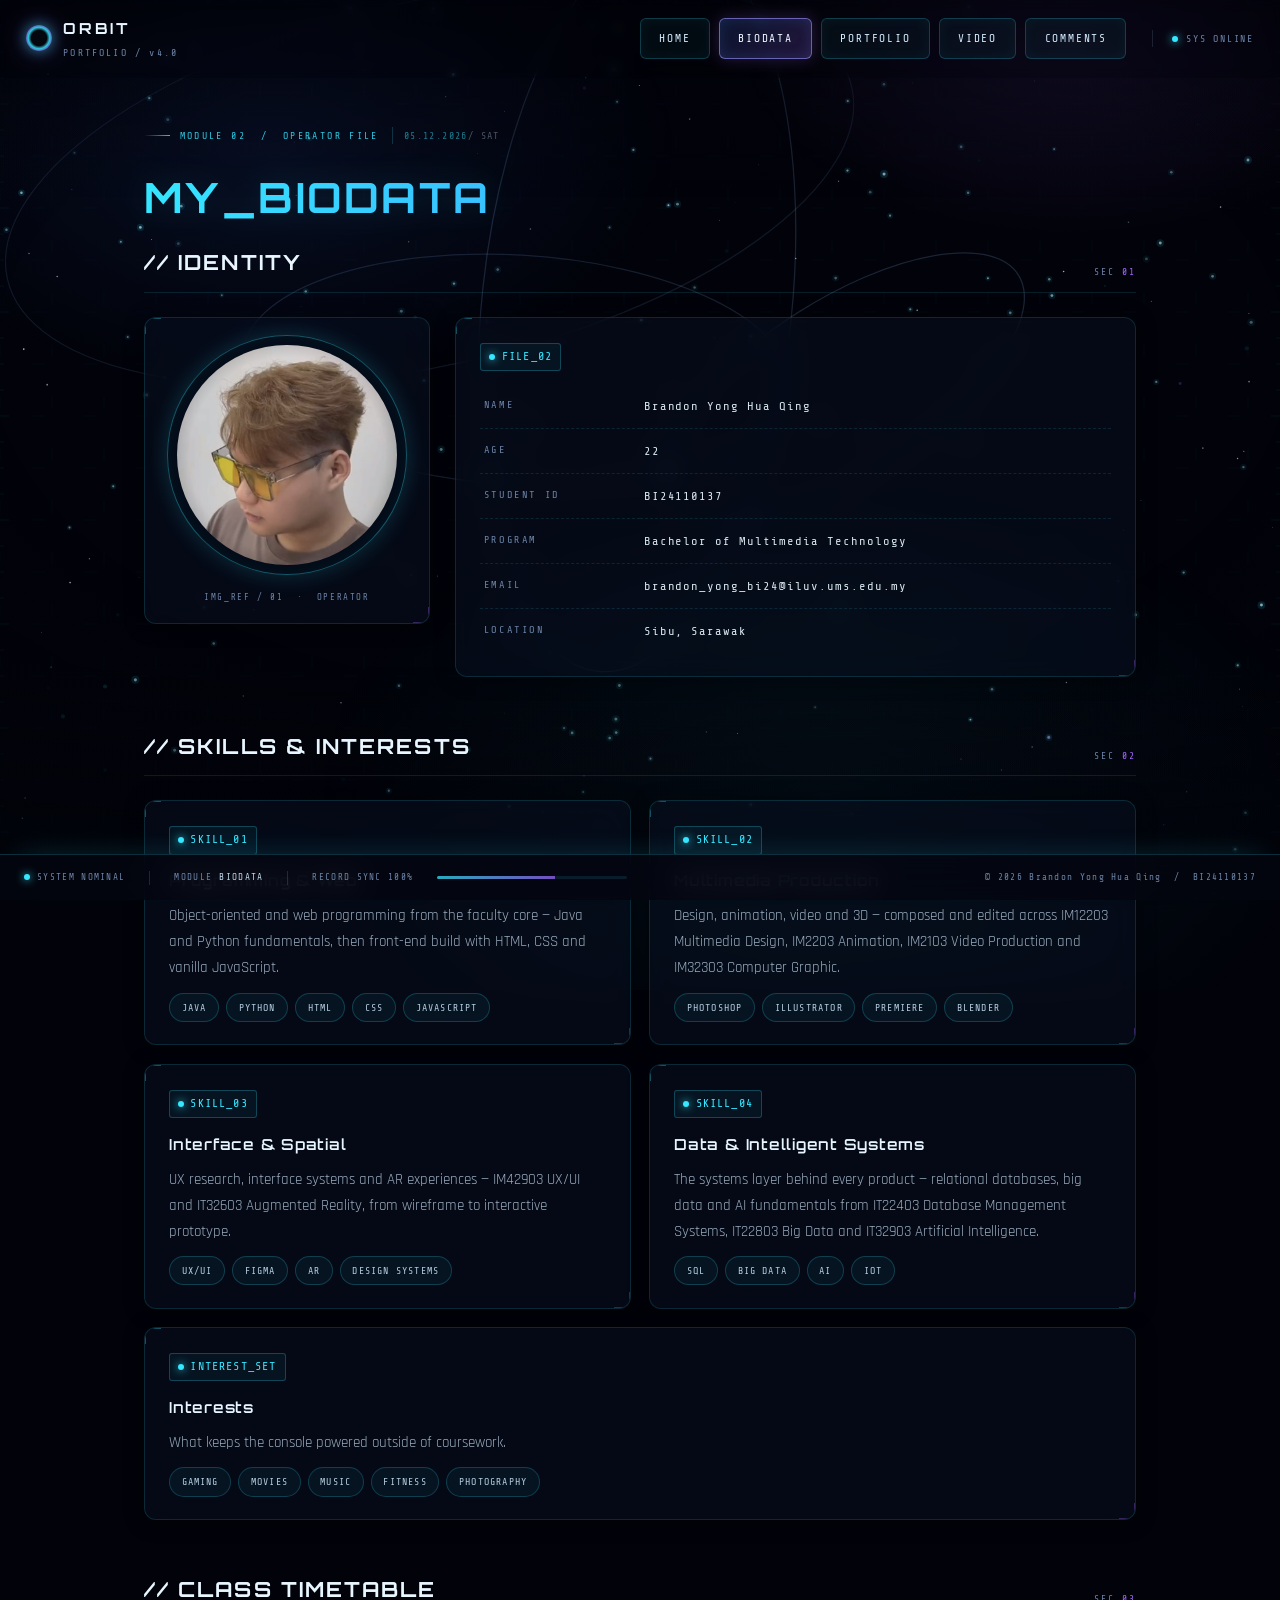
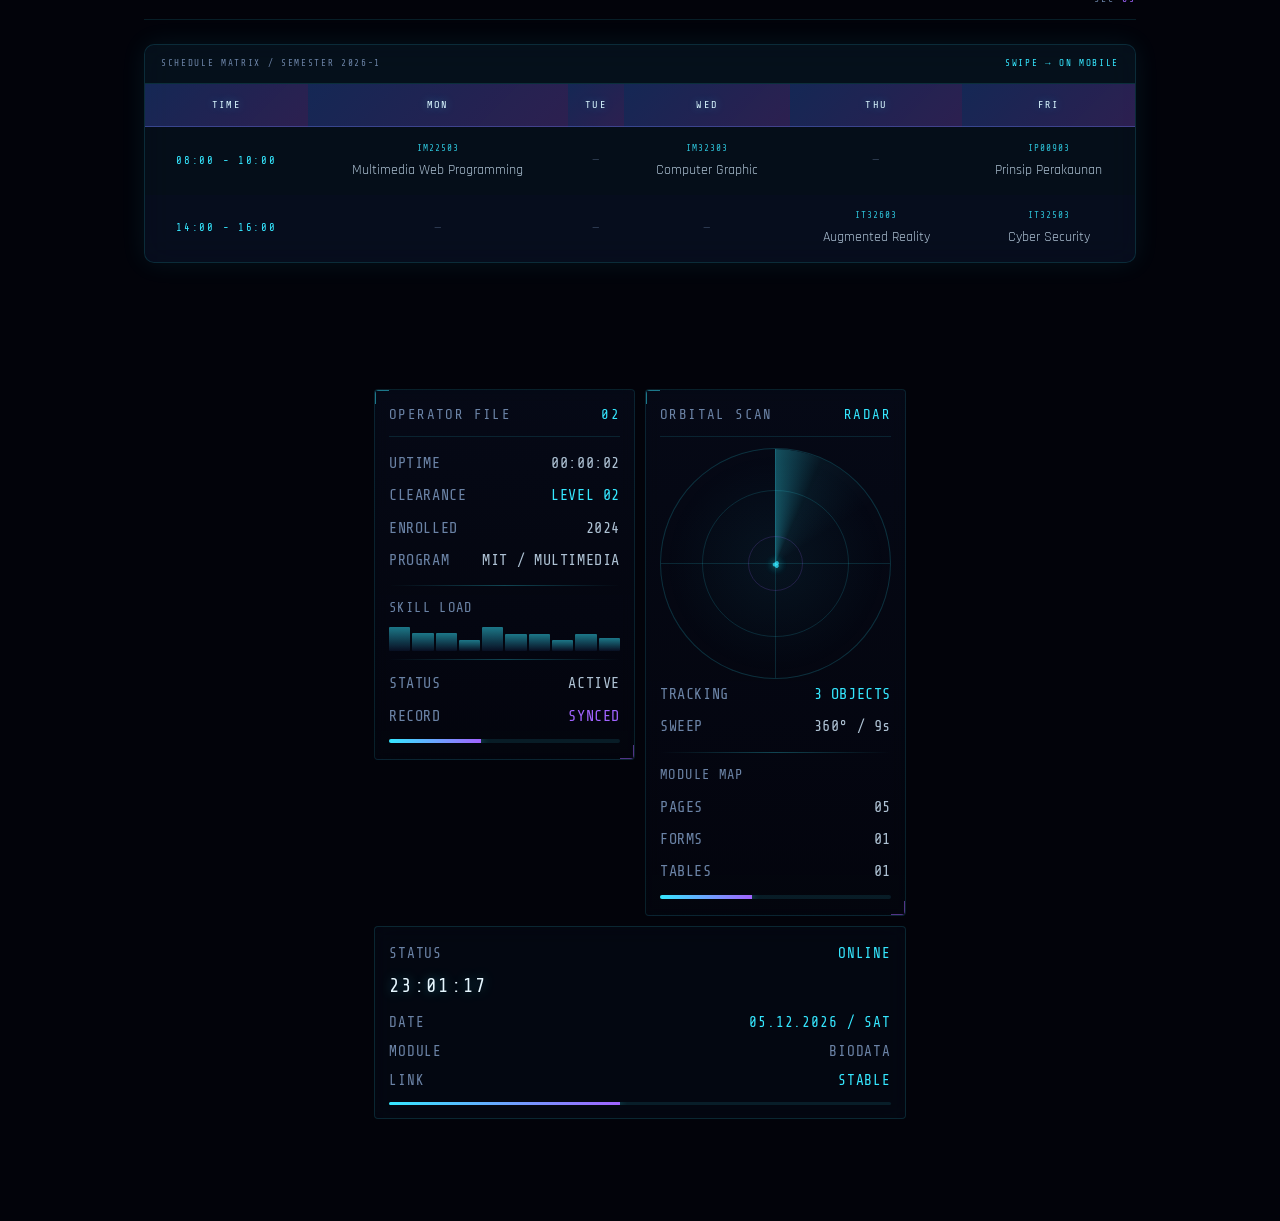
==== commit 08b06f29: "Add files via upload" ====
--- a/biodata.html
+++ b/biodata.html
@@ -6,7 +6,7 @@
 <link rel="icon" href="data:,">
 <title>BIODATA // DEEP SPACE PORTFOLIO</title>
 <meta name="description" content="Personal biodata, skills matrix and semester timetable of the portfolio operator.">
-<link rel="stylesheet" href="style.css?v=20261120k">
+<link rel="stylesheet" href="style.css?v=20261120m">
 </head>
 <body data-module="BIODATA">
 
@@ -299,6 +299,6 @@
   </div>
 </div>
 
-<script src="script.js?v=20261120k"></script>
+<script src="script.js?v=20261120m"></script>
 </body>
 </html>
--- a/style.css
+++ b/style.css
@@ -2694,6 +2694,143 @@
   translate: var(--shake-x, 0px) var(--shake-y, 0px);
 }
 
+/* ---------- 26. BLACK HOLE HELP ---------- */
+.bh-help-btn {
+  position: absolute;
+  z-index: 4;
+  top: 1%;
+  right: 1%;
+  width: 34px;
+  height: 34px;
+  display: grid;
+  place-items: center;
+  font-family: var(--font-mono);
+  font-size: 0.9rem;
+  line-height: 1;
+  color: rgba(53, 231, 255, 0.85);
+  background: rgba(6, 10, 22, 0.72);
+  border: 1px solid rgba(53, 231, 255, 0.32);
+  border-radius: 999px;
+  cursor: pointer;
+  -webkit-tap-highlight-color: transparent;
+  box-shadow: inset 0 0 10px rgba(53, 231, 255, 0.08);
+  transition: color var(--t-slow) var(--ease),
+              border-color var(--t-slow) var(--ease),
+              box-shadow var(--t-slow) var(--ease);
+}
+
+.bh-help-btn:hover,
+.bh-help-btn:focus-visible {
+  color: #eafcff;
+  border-color: rgba(53, 231, 255, 0.8);
+  box-shadow: 0 0 18px rgba(53, 231, 255, 0.28), inset 0 0 12px rgba(53, 231, 255, 0.14);
+  outline: none;
+}
+
+.bh-help-btn[aria-expanded="true"] {
+  color: #ffffff;
+  border-color: rgba(53, 231, 255, 0.95);
+  box-shadow: 0 0 22px rgba(53, 231, 255, 0.36), inset 0 0 14px rgba(53, 231, 255, 0.18);
+}
+
+.bh-help {
+  position: fixed;
+  inset: 0;
+  z-index: 700;
+  display: grid;
+  place-items: center;
+  padding: 1.1rem;
+  background: radial-gradient(circle at 50% 42%, rgba(5, 9, 20, 0.82), rgba(2, 3, 9, 0.94));
+}
+
+.bh-help[hidden] { display: none; }
+
+.bh-help__card {
+  width: min(92vw, 460px);
+  max-height: 84vh;
+  overflow-y: auto;
+  padding: 1.15rem 1.25rem 0.9rem;
+  background: rgba(6, 10, 22, 0.96);
+  border: 1px solid rgba(53, 231, 255, 0.26);
+  border-radius: 10px;
+  box-shadow: 0 0 0 1px rgba(53, 231, 255, 0.06), 0 22px 60px rgba(0, 0, 0, 0.62);
+}
+
+.bh-help__head {
+  display: flex;
+  align-items: center;
+  justify-content: space-between;
+  gap: 1rem;
+  padding-bottom: 0.8rem;
+  border-bottom: 1px solid rgba(53, 231, 255, 0.14);
+}
+
+.bh-help__title {
+  margin: 0;
+  font-family: var(--font-mono);
+  font-size: 0.7rem;
+  letter-spacing: 0.15em;
+  color: rgba(53, 231, 255, 0.92);
+}
+
+.bh-help__close {
+  font-family: var(--font-mono);
+  font-size: 0.58rem;
+  letter-spacing: 0.14em;
+  color: var(--dim);
+  background: none;
+  border: 1px solid rgba(107, 131, 166, 0.34);
+  border-radius: 4px;
+  padding: 0.28rem 0.46rem;
+  cursor: pointer;
+  transition: color var(--t-slow) var(--ease), border-color var(--t-slow) var(--ease);
+}
+
+.bh-help__close:hover { color: var(--ice); border-color: rgba(53, 231, 255, 0.5); }
+
+.bh-help__rows {
+  display: grid;
+  gap: 0.85rem;
+  margin: 0.95rem 0 0.8rem;
+}
+
+.bh-help__row {
+  display: grid;
+  grid-template-columns: 112px 1fr;
+  gap: 0.85rem;
+  align-items: start;
+}
+
+.bh-help__row b {
+  font-family: var(--font-mono);
+  font-size: 0.6rem;
+  font-weight: 600;
+  letter-spacing: 0.1em;
+  color: rgba(53, 231, 255, 0.82);
+}
+
+.bh-help__row span {
+  font-size: 0.8rem;
+  line-height: 1.62;
+  color: rgba(196, 214, 236, 0.84);
+}
+
+.bh-help__foot {
+  margin: 0;
+  padding-top: 0.7rem;
+  border-top: 1px solid rgba(53, 231, 255, 0.12);
+  font-family: var(--font-mono);
+  font-size: 0.52rem;
+  letter-spacing: 0.12em;
+  color: rgba(107, 131, 166, 0.75);
+}
+
+@media (max-width: 520px) {
+  .bh-help__row { grid-template-columns: 88px 1fr; gap: 0.7rem; }
+  .bh-help__row span { font-size: 0.76rem; line-height: 1.55; }
+  .bh-help-btn { width: 30px; height: 30px; font-size: 0.82rem; }
+}
+
 /* ---------- 25. REDUCED MOTION ---------- */
 @media (prefers-reduced-motion: reduce) {
   html { scroll-behavior: auto; }
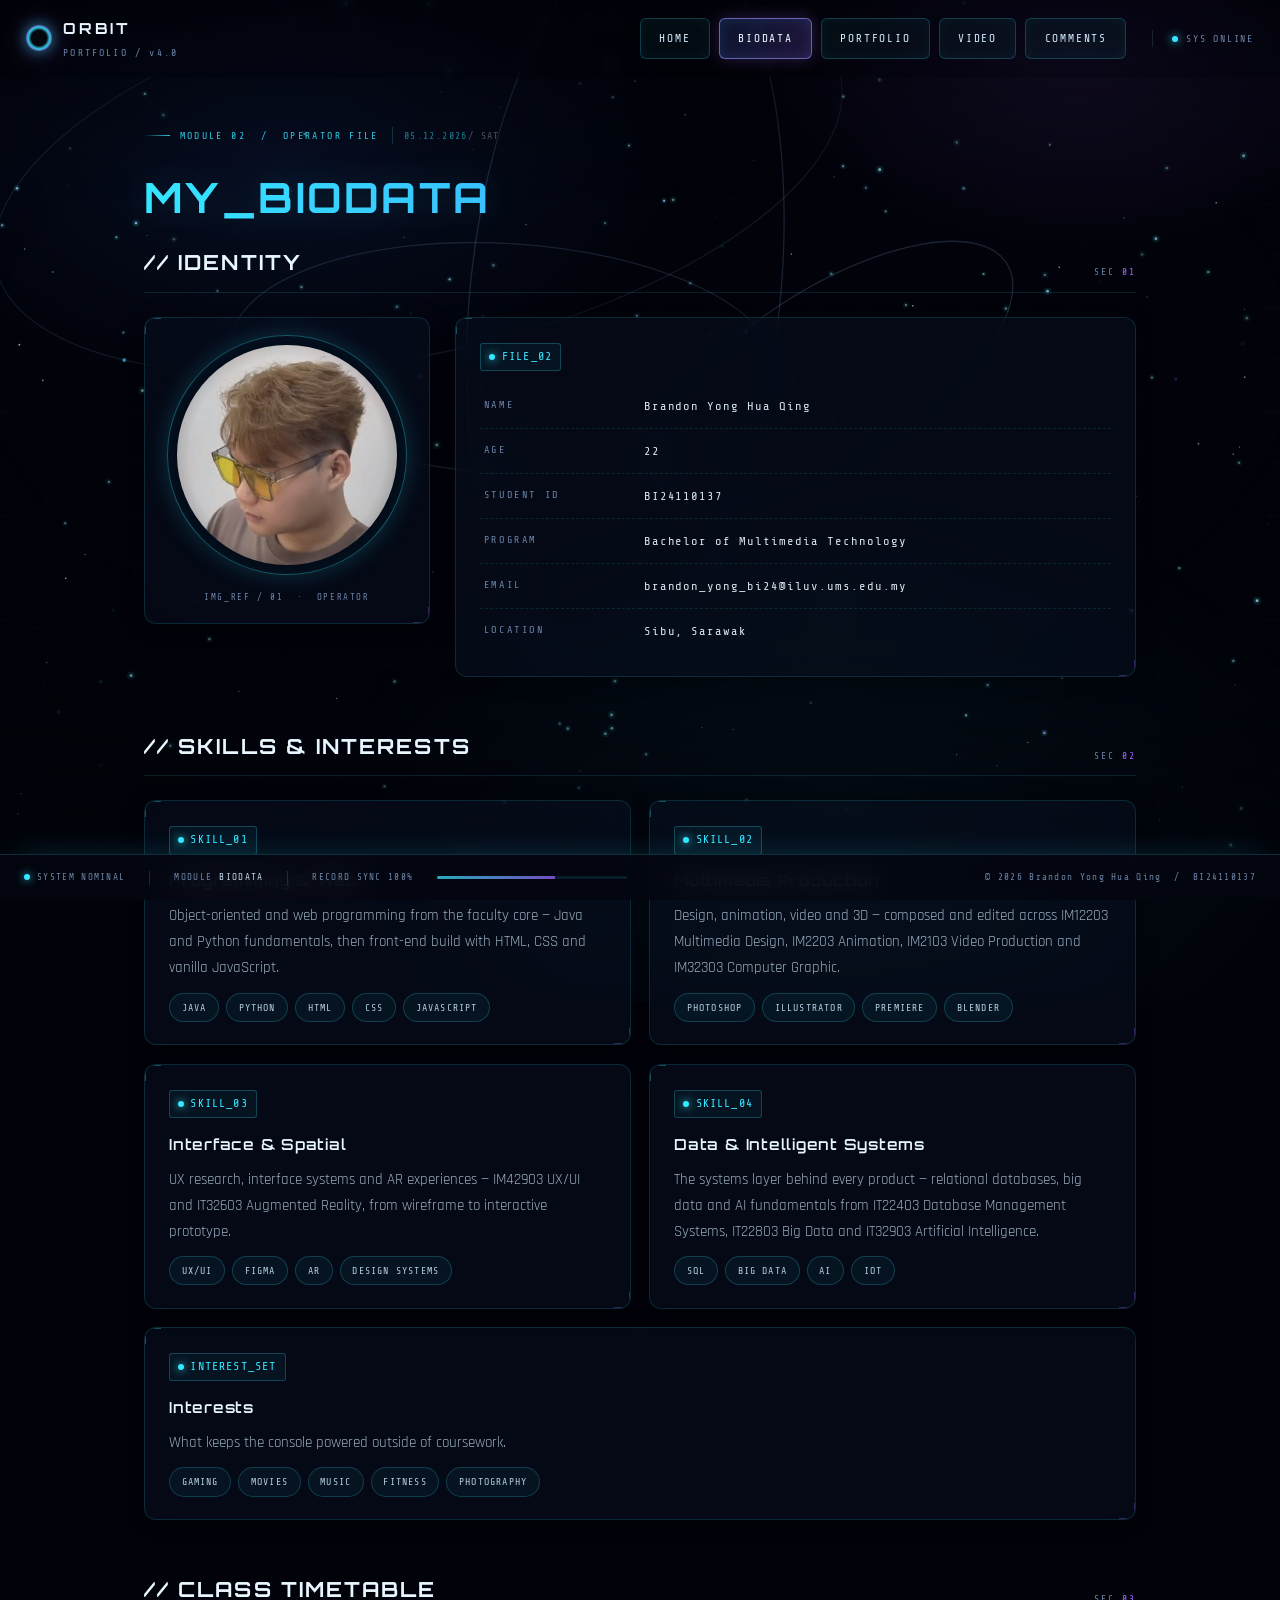
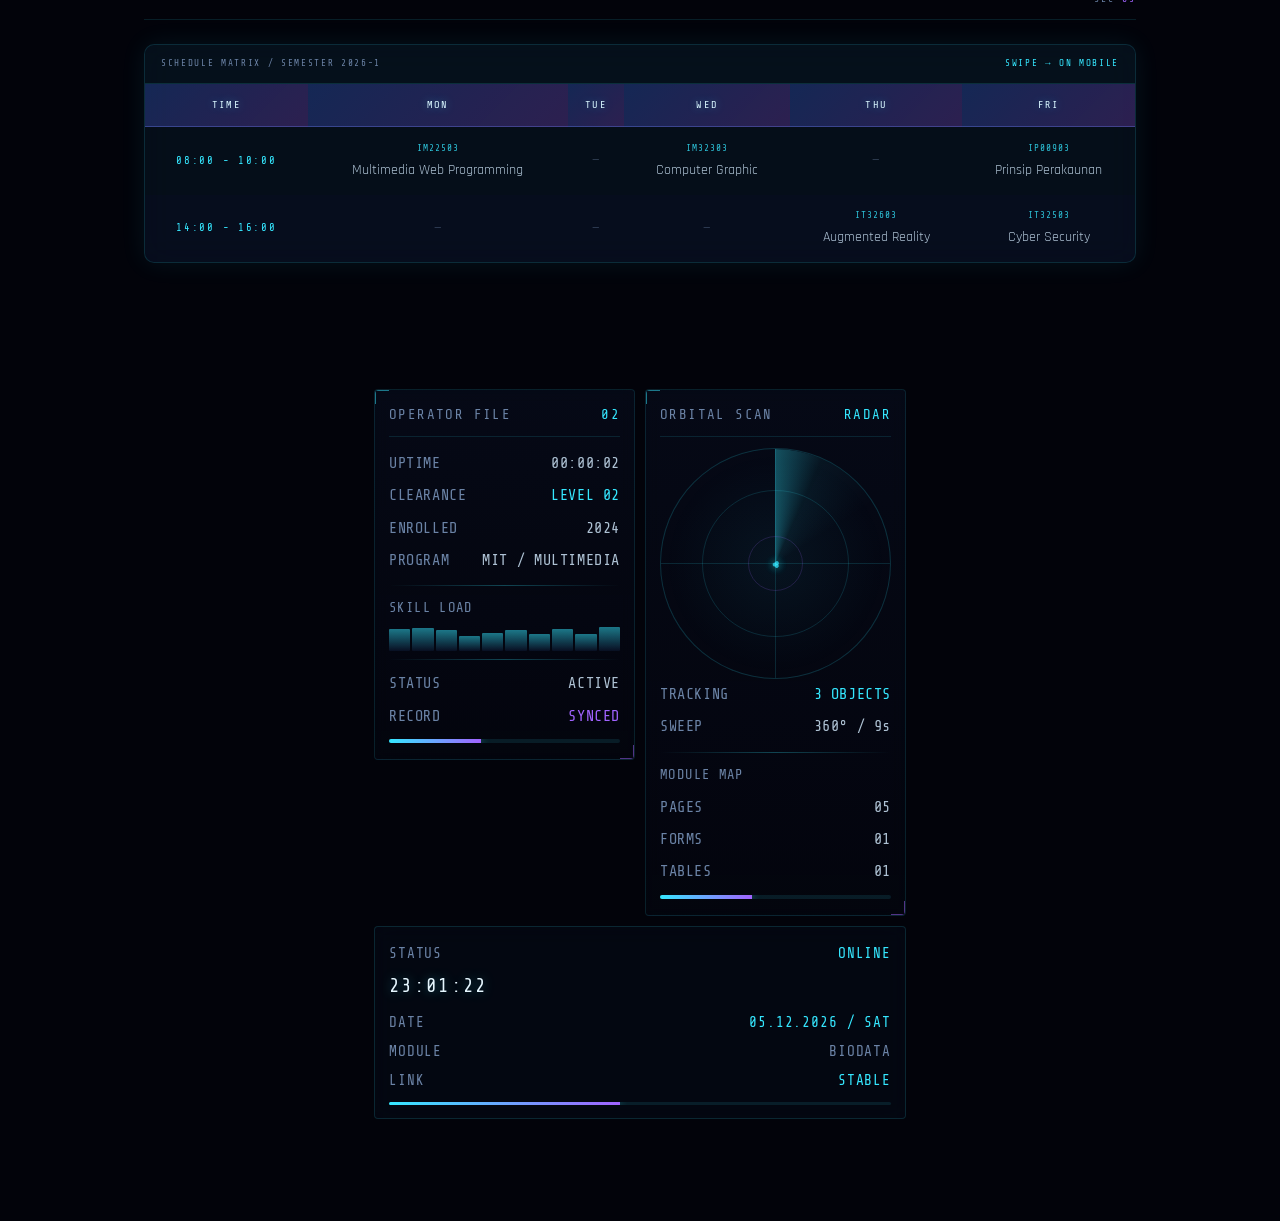
==== commit d6cb9b8a: "Add files via upload" ====
--- a/biodata.html
+++ b/biodata.html
@@ -6,7 +6,7 @@
 <link rel="icon" href="data:,">
 <title>BIODATA // DEEP SPACE PORTFOLIO</title>
 <meta name="description" content="Personal biodata, skills matrix and semester timetable of the portfolio operator.">
-<link rel="stylesheet" href="style.css?v=20261120m">
+<link rel="stylesheet" href="style.css?v=20261120n">
 </head>
 <body data-module="BIODATA">
 
@@ -299,6 +299,6 @@
   </div>
 </div>
 
-<script src="script.js?v=20261120m"></script>
+<script src="script.js?v=20261120n"></script>
 </body>
 </html>
--- a/style.css
+++ b/style.css
@@ -2698,18 +2698,19 @@
 .bh-help-btn {
   position: absolute;
   z-index: 4;
-  top: 1%;
-  right: 1%;
-  width: 34px;
-  height: 34px;
+  top: 0.5%;
+  right: 0.5%;
+  width: 48px;
+  height: 48px;
   display: grid;
   place-items: center;
   font-family: var(--font-mono);
-  font-size: 0.9rem;
+  font-size: 1.35rem;
+  font-weight: 700;
   line-height: 1;
-  color: rgba(53, 231, 255, 0.85);
-  background: rgba(6, 10, 22, 0.72);
-  border: 1px solid rgba(53, 231, 255, 0.32);
+  color: rgba(53, 231, 255, 0.95);
+  background: rgba(6, 10, 22, 0.8);
+  border: 2px solid rgba(53, 231, 255, 0.55);
   border-radius: 999px;
   cursor: pointer;
   -webkit-tap-highlight-color: transparent;
@@ -2828,7 +2829,7 @@
 @media (max-width: 520px) {
   .bh-help__row { grid-template-columns: 88px 1fr; gap: 0.7rem; }
   .bh-help__row span { font-size: 0.76rem; line-height: 1.55; }
-  .bh-help-btn { width: 30px; height: 30px; font-size: 0.82rem; }
+  .bh-help-btn { width: 40px; height: 40px; font-size: 1.15rem; }
 }
 
 /* ---------- 25. REDUCED MOTION ---------- */
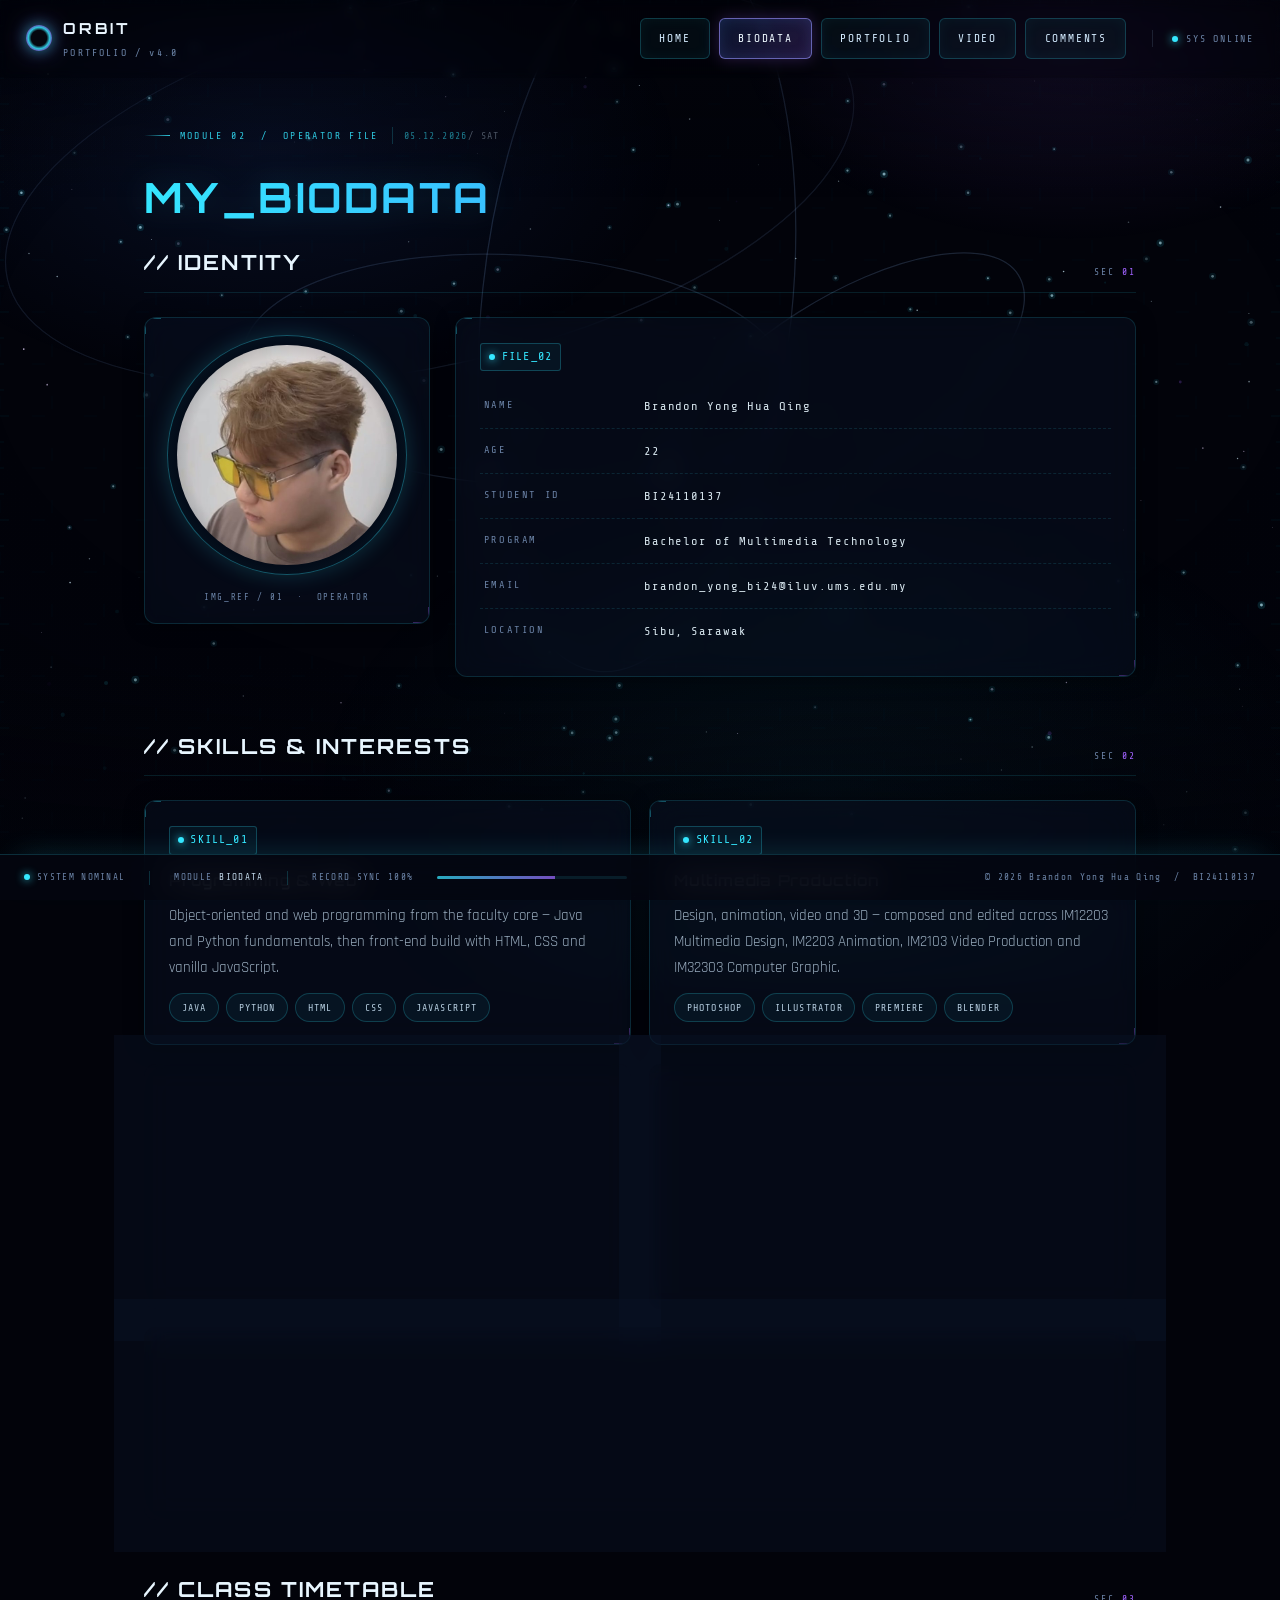
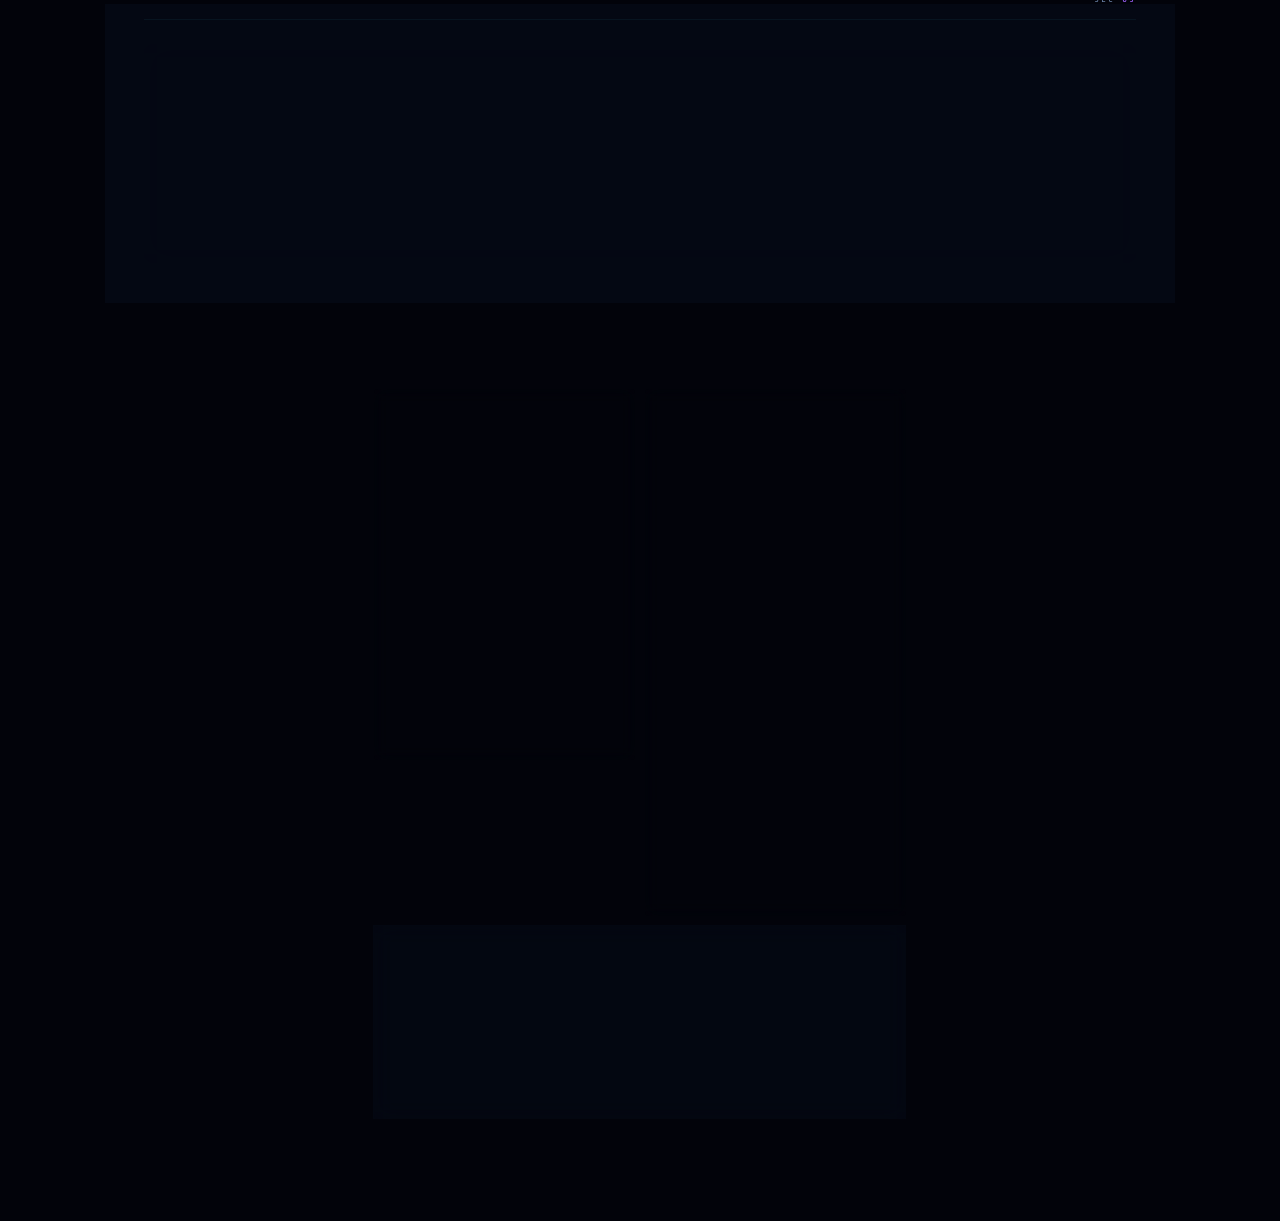
==== commit e949c22c: "Add files via upload" ====
--- a/biodata.html
+++ b/biodata.html
@@ -6,7 +6,7 @@
 <link rel="icon" href="data:,">
 <title>BIODATA // DEEP SPACE PORTFOLIO</title>
 <meta name="description" content="Personal biodata, skills matrix and semester timetable of the portfolio operator.">
-<link rel="stylesheet" href="style.css?v=20261120n">
+<link rel="stylesheet" href="style.css?v=20261120o">
 </head>
 <body data-module="BIODATA">
 
@@ -299,6 +299,6 @@
   </div>
 </div>
 
-<script src="script.js?v=20261120n"></script>
+<script src="script.js?v=20261120o"></script>
 </body>
 </html>
--- a/style.css
+++ b/style.css
@@ -2700,17 +2700,17 @@
   z-index: 4;
   top: 0.5%;
   right: 0.5%;
-  width: 48px;
-  height: 48px;
+  width: 42px;
+  height: 42px;
   display: grid;
   place-items: center;
   font-family: var(--font-mono);
-  font-size: 1.35rem;
+  font-size: 1.12rem;
   font-weight: 700;
   line-height: 1;
   color: rgba(53, 231, 255, 0.95);
   background: rgba(6, 10, 22, 0.8);
-  border: 2px solid rgba(53, 231, 255, 0.55);
+  border: 1.5px solid rgba(53, 231, 255, 0.5);
   border-radius: 999px;
   cursor: pointer;
   -webkit-tap-highlight-color: transparent;
@@ -2829,7 +2829,7 @@
 @media (max-width: 520px) {
   .bh-help__row { grid-template-columns: 88px 1fr; gap: 0.7rem; }
   .bh-help__row span { font-size: 0.76rem; line-height: 1.55; }
-  .bh-help-btn { width: 40px; height: 40px; font-size: 1.15rem; }
+  .bh-help-btn { width: 36px; height: 36px; font-size: 1rem; }
 }
 
 /* ---------- 25. REDUCED MOTION ---------- */
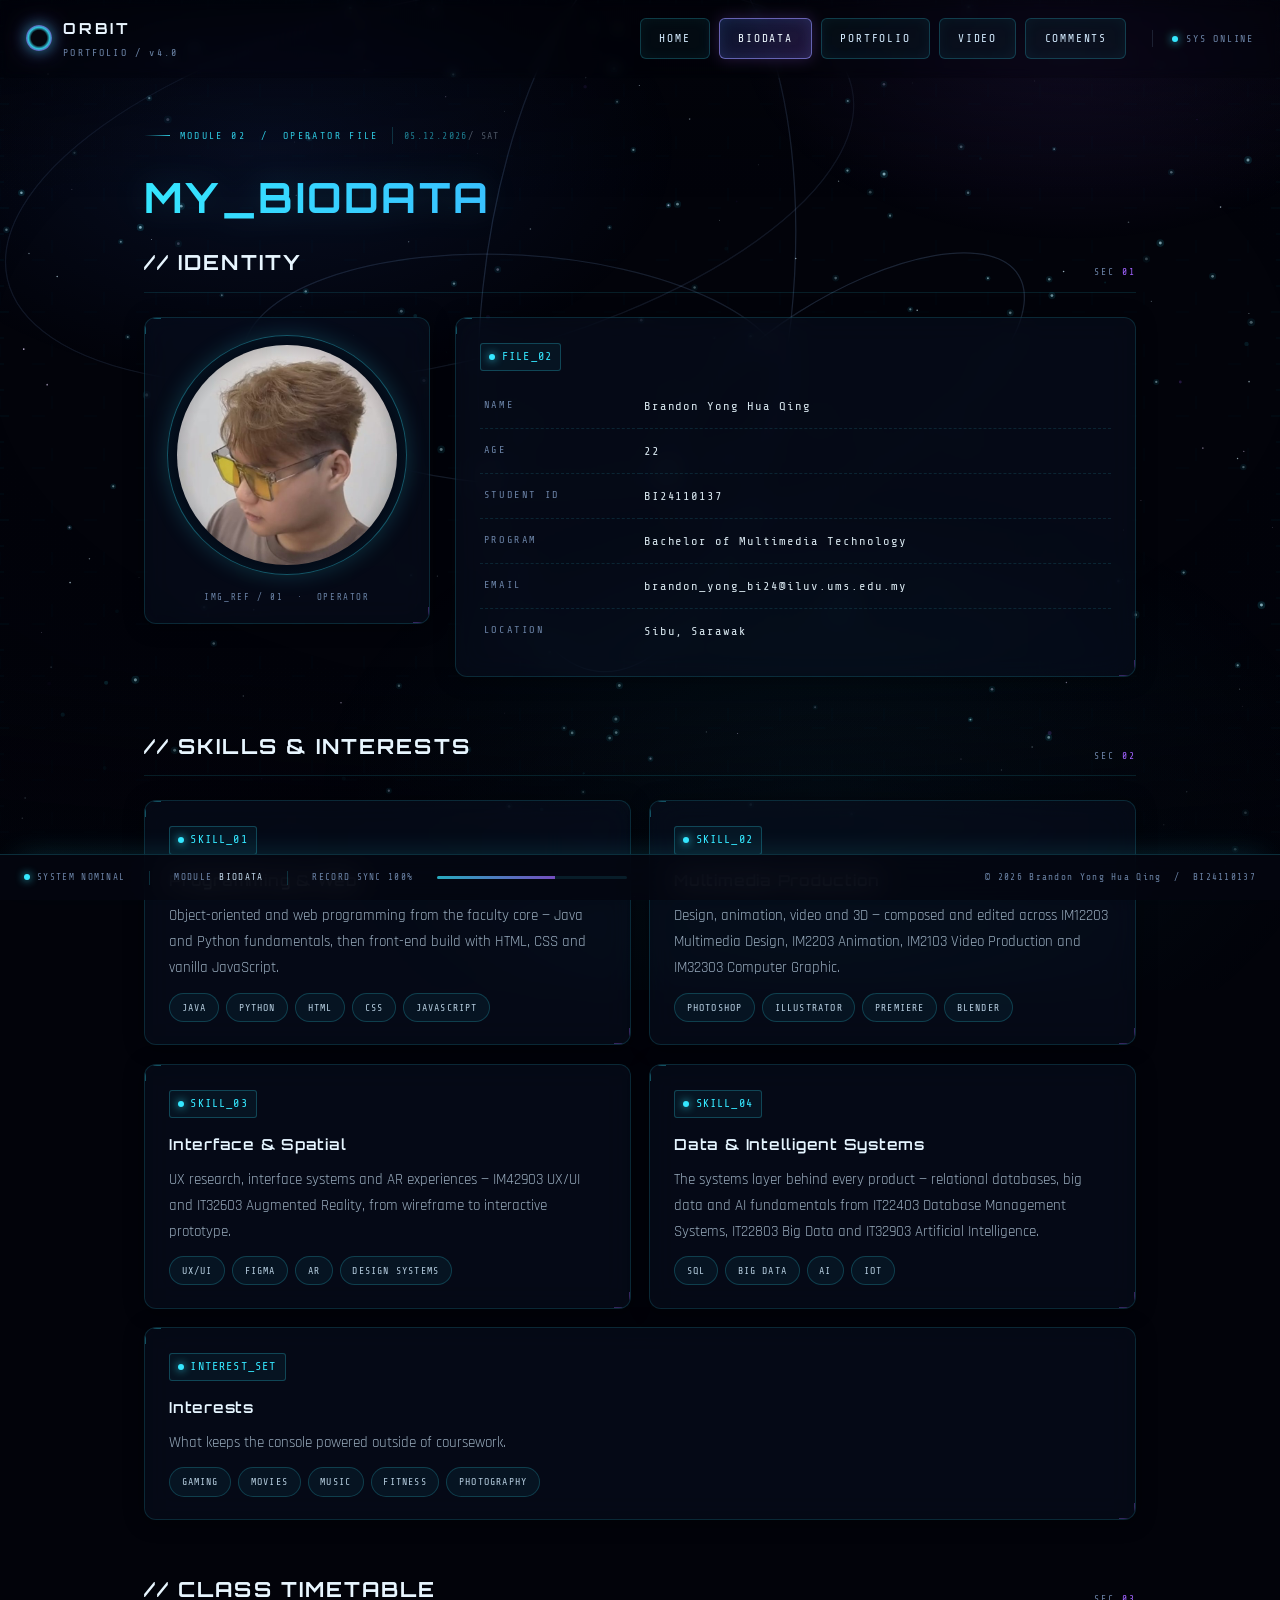
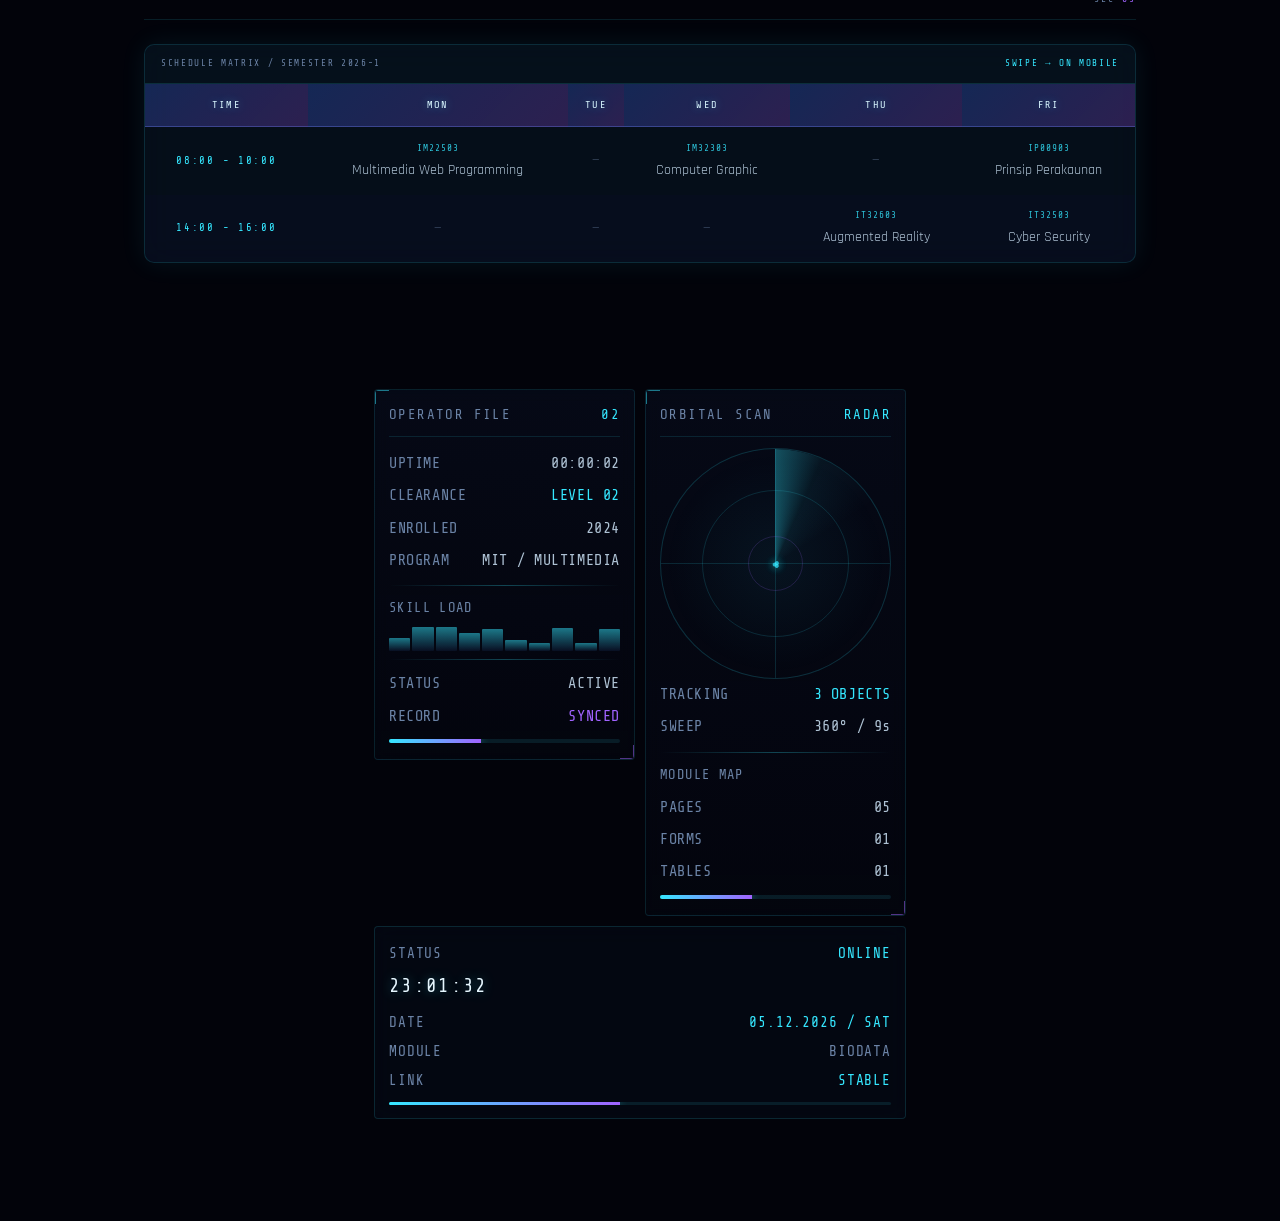
==== commit dc01ac38: "Add files via upload" ====
--- a/biodata.html
+++ b/biodata.html
@@ -6,7 +6,7 @@
 <link rel="icon" href="data:,">
 <title>BIODATA // DEEP SPACE PORTFOLIO</title>
 <meta name="description" content="Personal biodata, skills matrix and semester timetable of the portfolio operator.">
-<link rel="stylesheet" href="style.css?v=20261120o">
+<link rel="stylesheet" href="style.css?v=20261120p">
 </head>
 <body data-module="BIODATA">
 
@@ -299,6 +299,6 @@
   </div>
 </div>
 
-<script src="script.js?v=20261120o"></script>
+<script src="script.js?v=20261120p"></script>
 </body>
 </html>
--- a/style.css
+++ b/style.css
@@ -2706,12 +2706,14 @@
   place-items: center;
   font-family: var(--font-mono);
   font-size: 1.12rem;
-  font-weight: 700;
+  font-weight: 800;
   line-height: 1;
   color: rgba(53, 231, 255, 0.95);
   background: rgba(6, 10, 22, 0.8);
-  border: 1.5px solid rgba(53, 231, 255, 0.5);
+  border: 2.5px solid rgba(53, 231, 255, 0.62);
   border-radius: 999px;
+  -webkit-text-stroke: 0.7px rgba(53, 231, 255, 0.9);
+  text-shadow: 0 0 10px rgba(53, 231, 255, 0.35);
   cursor: pointer;
   -webkit-tap-highlight-color: transparent;
   box-shadow: inset 0 0 10px rgba(53, 231, 255, 0.08);
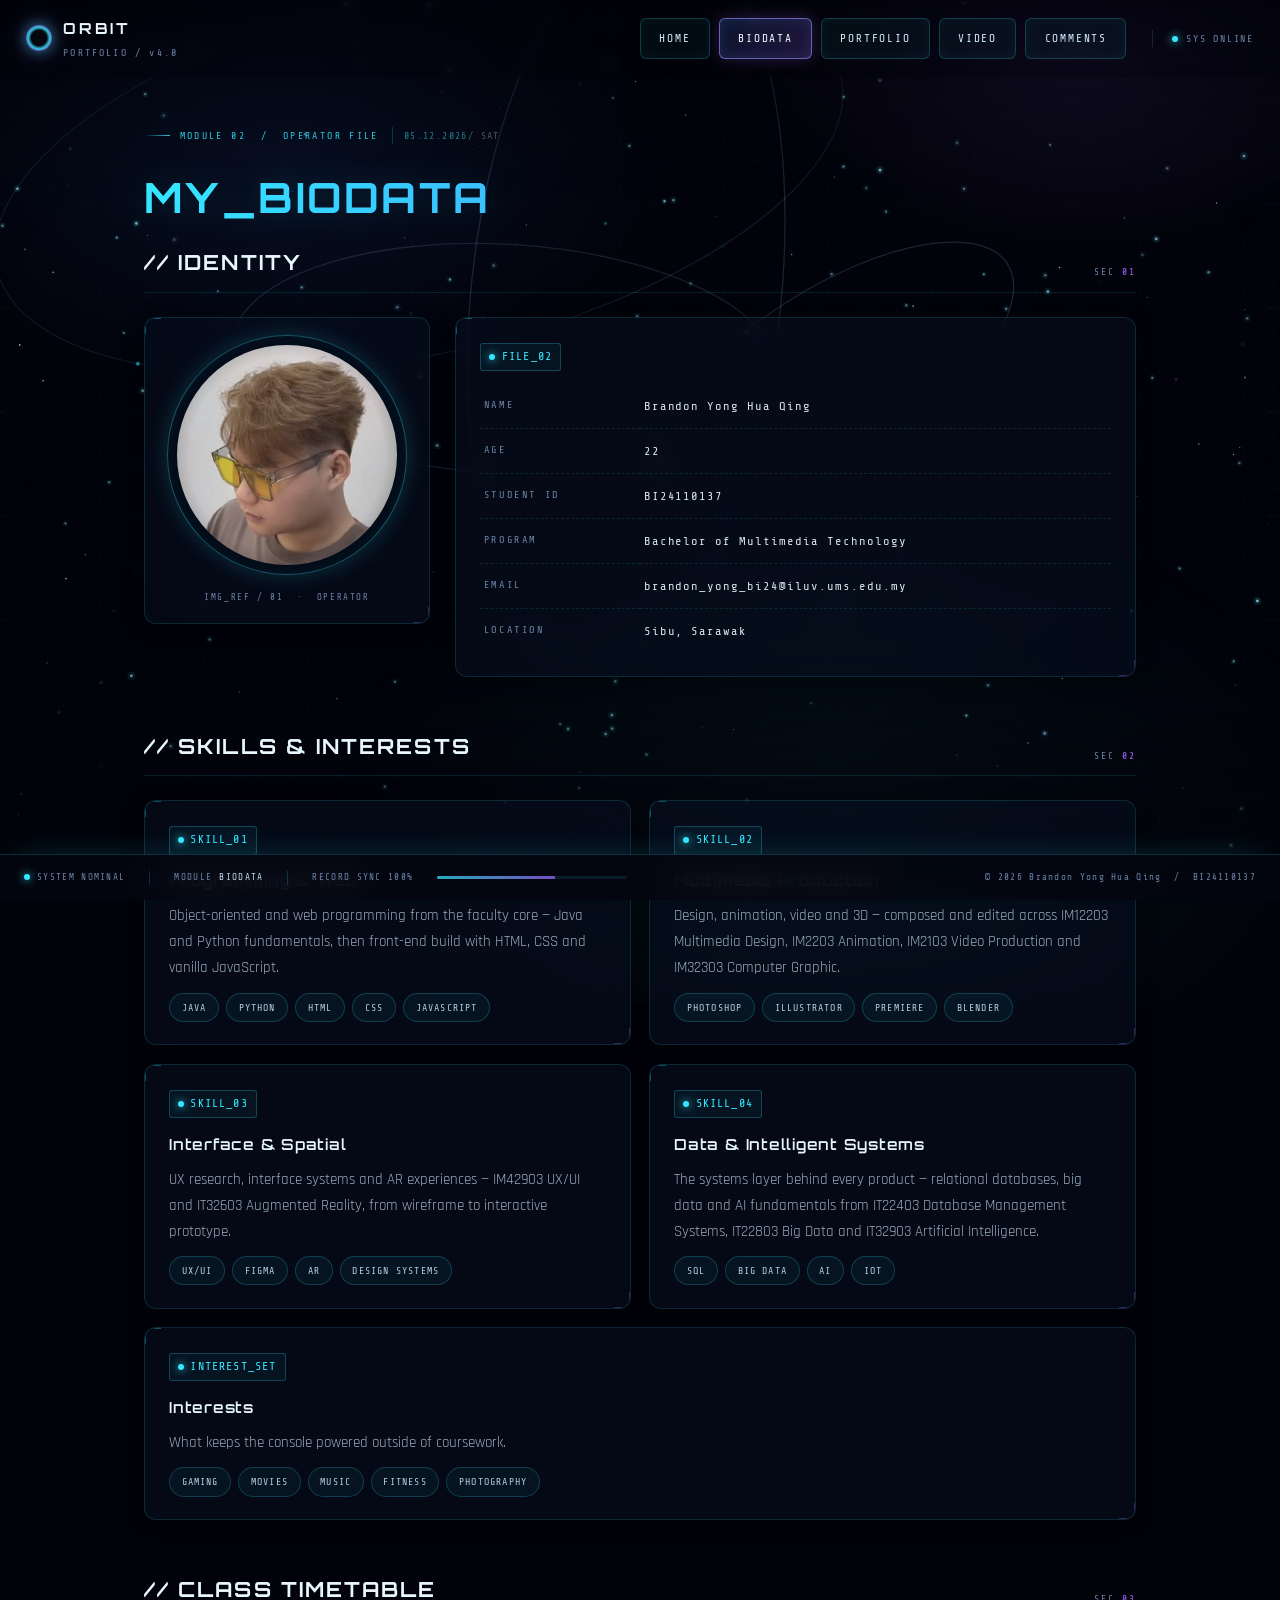
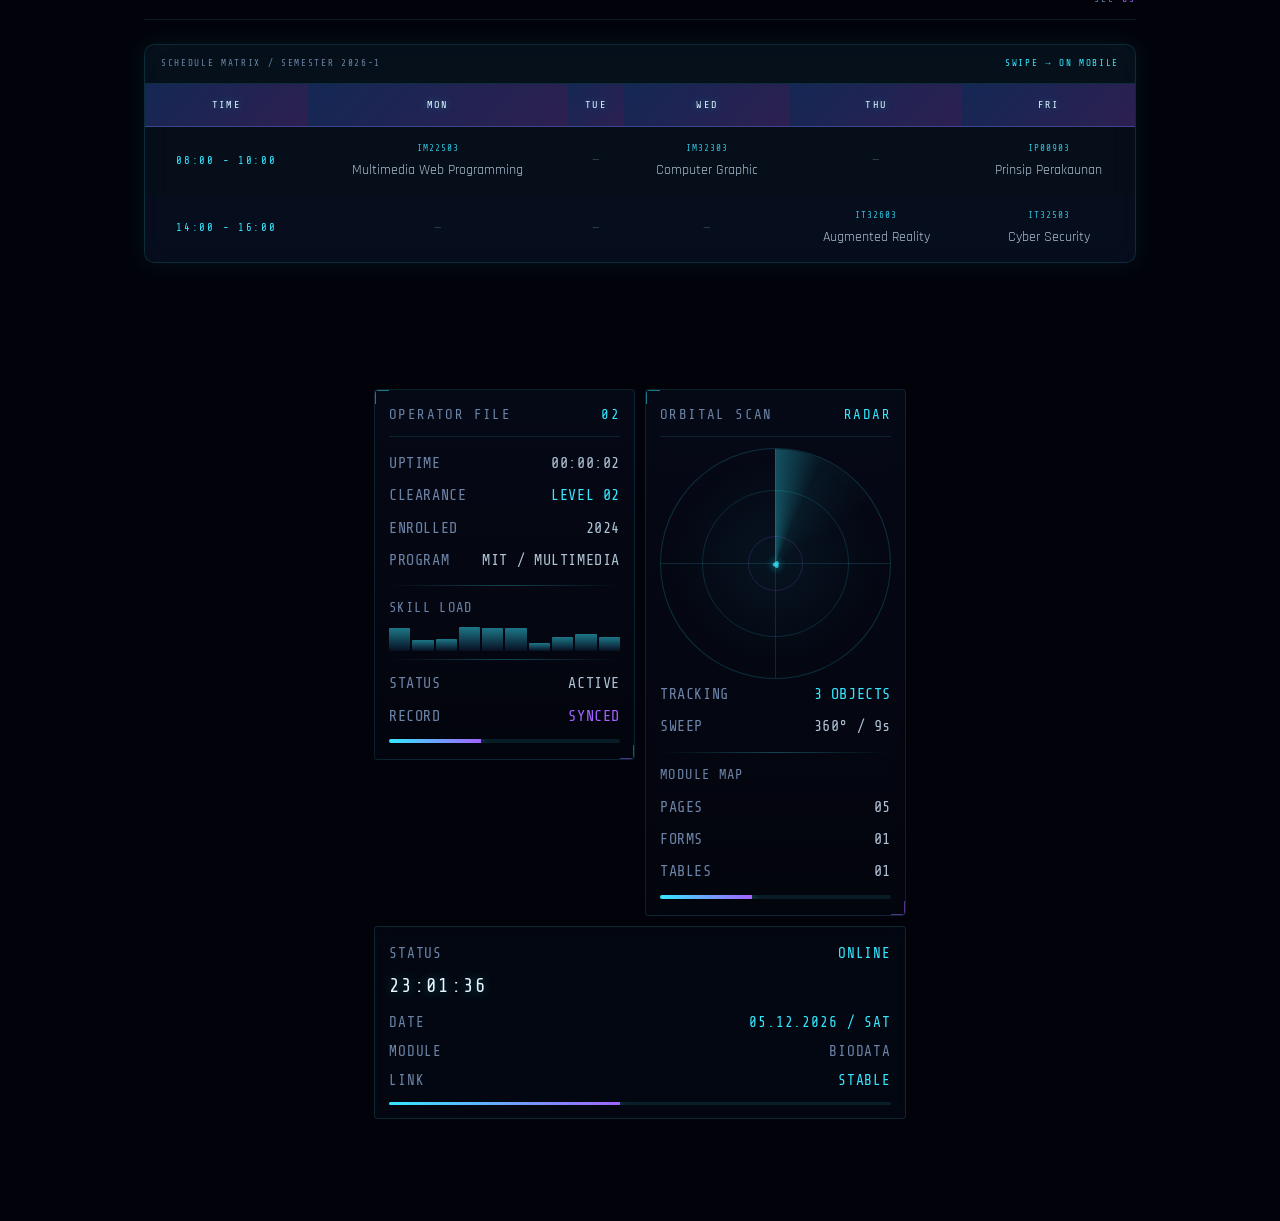
==== commit 6f03400b: "Add files via upload" ====
--- a/biodata.html
+++ b/biodata.html
@@ -6,7 +6,7 @@
 <link rel="icon" href="data:,">
 <title>BIODATA // DEEP SPACE PORTFOLIO</title>
 <meta name="description" content="Personal biodata, skills matrix and semester timetable of the portfolio operator.">
-<link rel="stylesheet" href="style.css?v=20261120p">
+<link rel="stylesheet" href="style.css?v=20261122a">
 </head>
 <body data-module="BIODATA">
 
@@ -299,6 +299,6 @@
   </div>
 </div>
 
-<script src="script.js?v=20261120p"></script>
+<script src="script.js?v=20261122a"></script>
 </body>
 </html>
--- a/style.css
+++ b/style.css
@@ -2834,6 +2834,96 @@
   .bh-help-btn { width: 36px; height: 36px; font-size: 1rem; }
 }
 
+/* ---------- 27. CONTACT INFORMATION ---------- */
+.contact-shell {
+  max-width: 820px;
+  padding: 1.4rem;
+}
+
+.contact-grid {
+  display: grid;
+  grid-template-columns: 1fr 1fr;
+  gap: 0.85rem;
+}
+
+.contact-item {
+  position: relative;
+  display: flex;
+  align-items: center;
+  gap: 0.9rem;
+  padding: 1.1rem 1.15rem;
+  border: 1px solid rgba(53, 231, 255, 0.16);
+  border-radius: 8px;
+  background: rgba(6, 10, 22, 0.55);
+  text-decoration: none;
+  transition: border-color var(--t-slow) var(--ease),
+              box-shadow var(--t-slow) var(--ease),
+              background var(--t-slow) var(--ease),
+              transform var(--t-slow) var(--ease);
+}
+
+.contact-item:hover,
+.contact-item:focus-visible {
+  outline: none;
+  border-color: rgba(53, 231, 255, 0.55);
+  background: rgba(10, 18, 38, 0.78);
+  box-shadow: 0 0 22px rgba(53, 231, 255, 0.18), inset 0 0 18px rgba(53, 231, 255, 0.06);
+  transform: translateY(-2px);
+}
+
+.contact-key {
+  flex: 0 0 auto;
+  font-family: var(--font-mono);
+  font-size: 0.7rem;
+  letter-spacing: 0.16em;
+  color: var(--cyan);
+  opacity: 0.85;
+}
+
+.contact-val {
+  flex: 1 1 auto;
+  min-width: 0;
+  font-family: var(--font-mono);
+  font-size: 0.94rem;
+  letter-spacing: 0.02em;
+  color: rgba(212, 236, 255, 0.88);
+  overflow: hidden;
+  text-overflow: ellipsis;
+  white-space: nowrap;
+}
+
+.contact-item:hover .contact-val {
+  color: #ffffff;
+  text-shadow: 0 0 10px rgba(53, 231, 255, 0.4);
+}
+
+.contact-arrow {
+  flex: 0 0 auto;
+  font-family: var(--font-mono);
+  font-size: 0.9rem;
+  color: rgba(161, 99, 255, 0.9);
+  transition: transform var(--t-slow) var(--ease), color var(--t-slow) var(--ease);
+}
+
+.contact-item:hover .contact-arrow {
+  color: var(--cyan);
+  transform: translate(2px, -2px);
+}
+
+.contact-note {
+  margin-top: 1.1rem;
+  font-family: var(--font-mono);
+  font-size: 0.74rem;
+  letter-spacing: 0.1em;
+  color: var(--dim);
+}
+
+@media (max-width: 620px) {
+  .contact-grid { grid-template-columns: 1fr; }
+  .contact-item { padding: 0.95rem 1rem; gap: 0.7rem; }
+  .contact-val { font-size: 0.88rem; }
+}
+
 /* ---------- 25. REDUCED MOTION ---------- */
 @media (prefers-reduced-motion: reduce) {
   html { scroll-behavior: auto; }
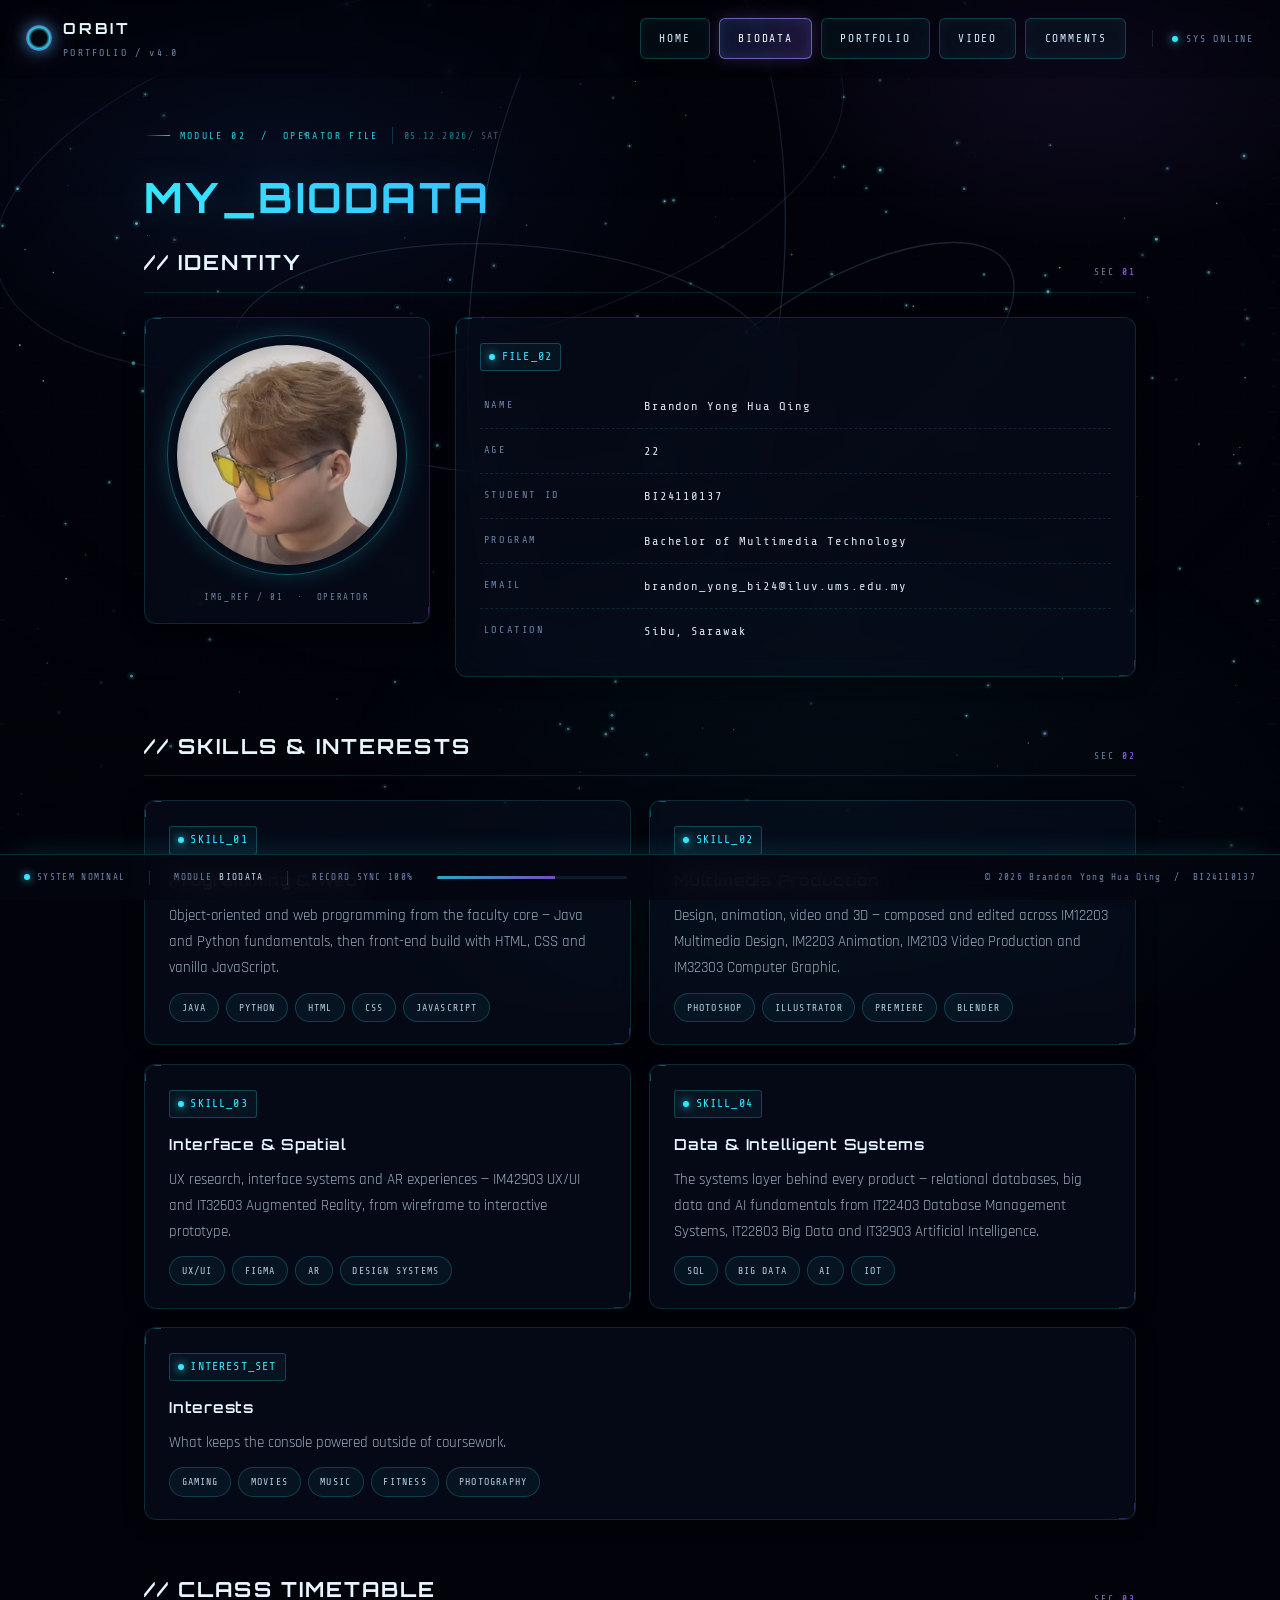
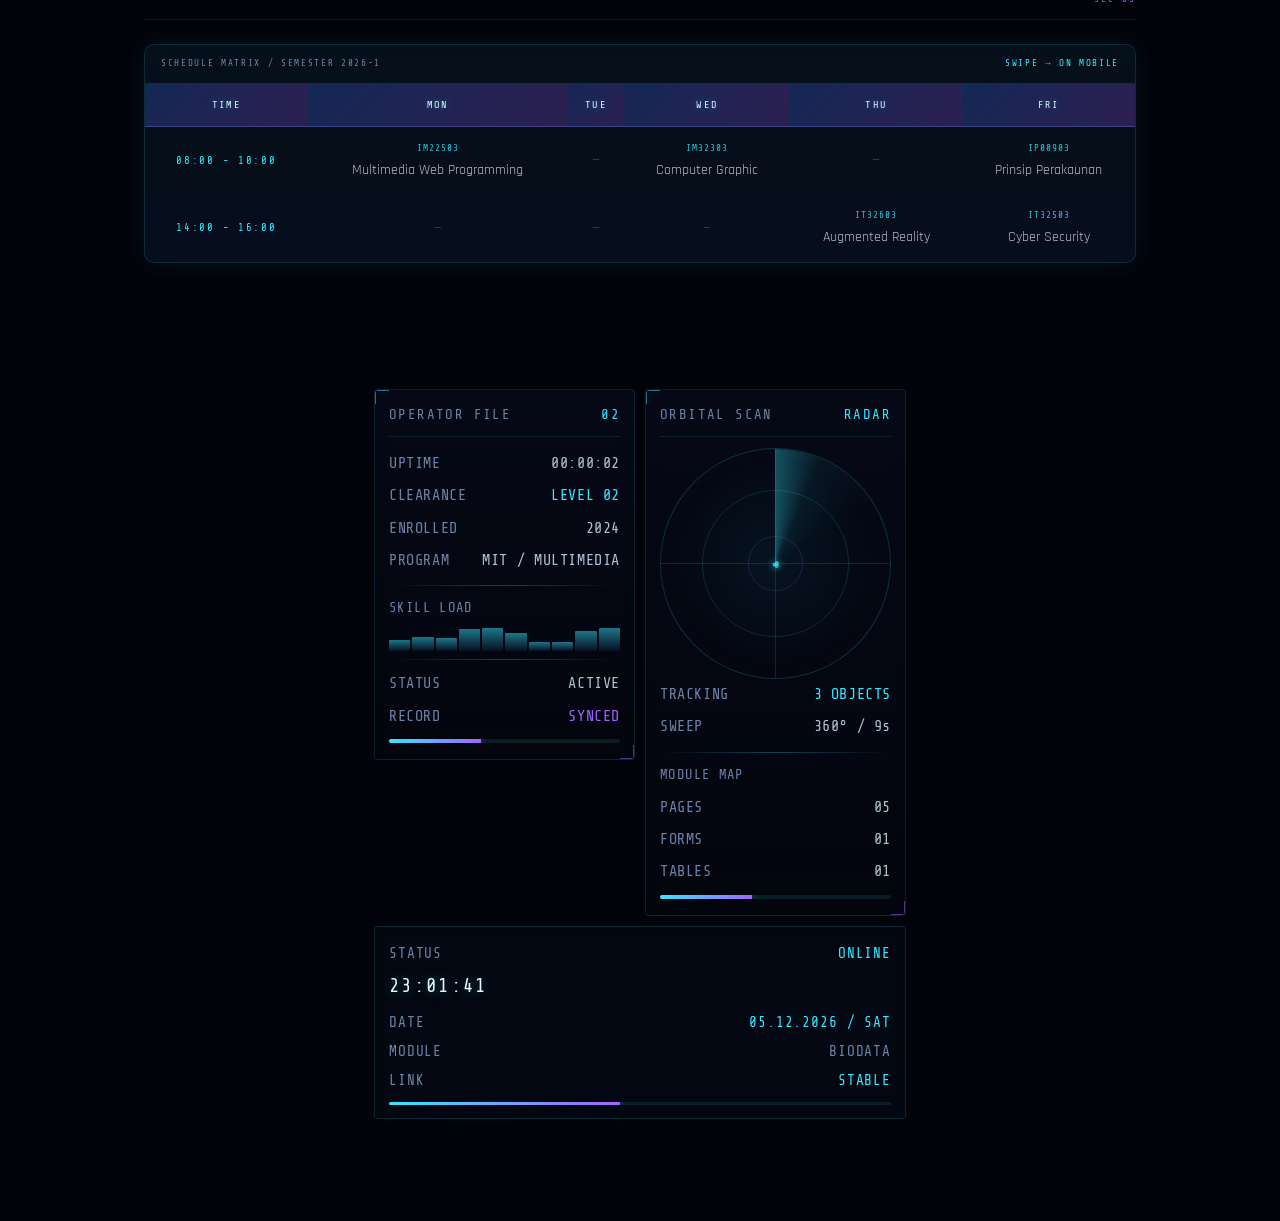
==== commit f88fbc07: "Add files via upload" ====
--- a/biodata.html
+++ b/biodata.html
@@ -6,7 +6,7 @@
 <link rel="icon" href="data:,">
 <title>BIODATA // DEEP SPACE PORTFOLIO</title>
 <meta name="description" content="Personal biodata, skills matrix and semester timetable of the portfolio operator.">
-<link rel="stylesheet" href="style.css?v=20261122a">
+<link rel="stylesheet" href="style.css?v=20261122b">
 </head>
 <body data-module="BIODATA">
 
@@ -299,6 +299,6 @@
   </div>
 </div>
 
-<script src="script.js?v=20261122a"></script>
+<script src="script.js?v=20261122b"></script>
 </body>
 </html>
--- a/style.css
+++ b/style.css
@@ -2842,13 +2842,14 @@
 
 .contact-grid {
   display: grid;
-  grid-template-columns: 1fr 1fr;
-  gap: 0.85rem;
+  grid-template-columns: 1fr;
+  gap: 0.7rem;
 }
 
 .contact-item {
   position: relative;
-  display: flex;
+  display: grid;
+  grid-template-columns: 108px 1fr auto;
   align-items: center;
   gap: 0.9rem;
   padding: 1.1rem 1.15rem;
@@ -2872,19 +2873,17 @@
 }
 
 .contact-key {
-  flex: 0 0 auto;
-  font-family: var(--font-mono);
-  font-size: 0.7rem;
+  font-family: var(--font-mono);
+  font-size: 0.68rem;
   letter-spacing: 0.16em;
   color: var(--cyan);
   opacity: 0.85;
 }
 
 .contact-val {
-  flex: 1 1 auto;
   min-width: 0;
   font-family: var(--font-mono);
-  font-size: 0.94rem;
+  font-size: 0.92rem;
   letter-spacing: 0.02em;
   color: rgba(212, 236, 255, 0.88);
   overflow: hidden;
@@ -2898,7 +2897,6 @@
 }
 
 .contact-arrow {
-  flex: 0 0 auto;
   font-family: var(--font-mono);
   font-size: 0.9rem;
   color: rgba(161, 99, 255, 0.9);
@@ -2919,9 +2917,9 @@
 }
 
 @media (max-width: 620px) {
-  .contact-grid { grid-template-columns: 1fr; }
-  .contact-item { padding: 0.95rem 1rem; gap: 0.7rem; }
-  .contact-val { font-size: 0.88rem; }
+  .contact-item { grid-template-columns: 84px 1fr auto; padding: 0.9rem 1rem; gap: 0.6rem; }
+  .contact-key { font-size: 0.6rem; letter-spacing: 0.1em; }
+  .contact-val { font-size: 0.84rem; }
 }
 
 /* ---------- 25. REDUCED MOTION ---------- */
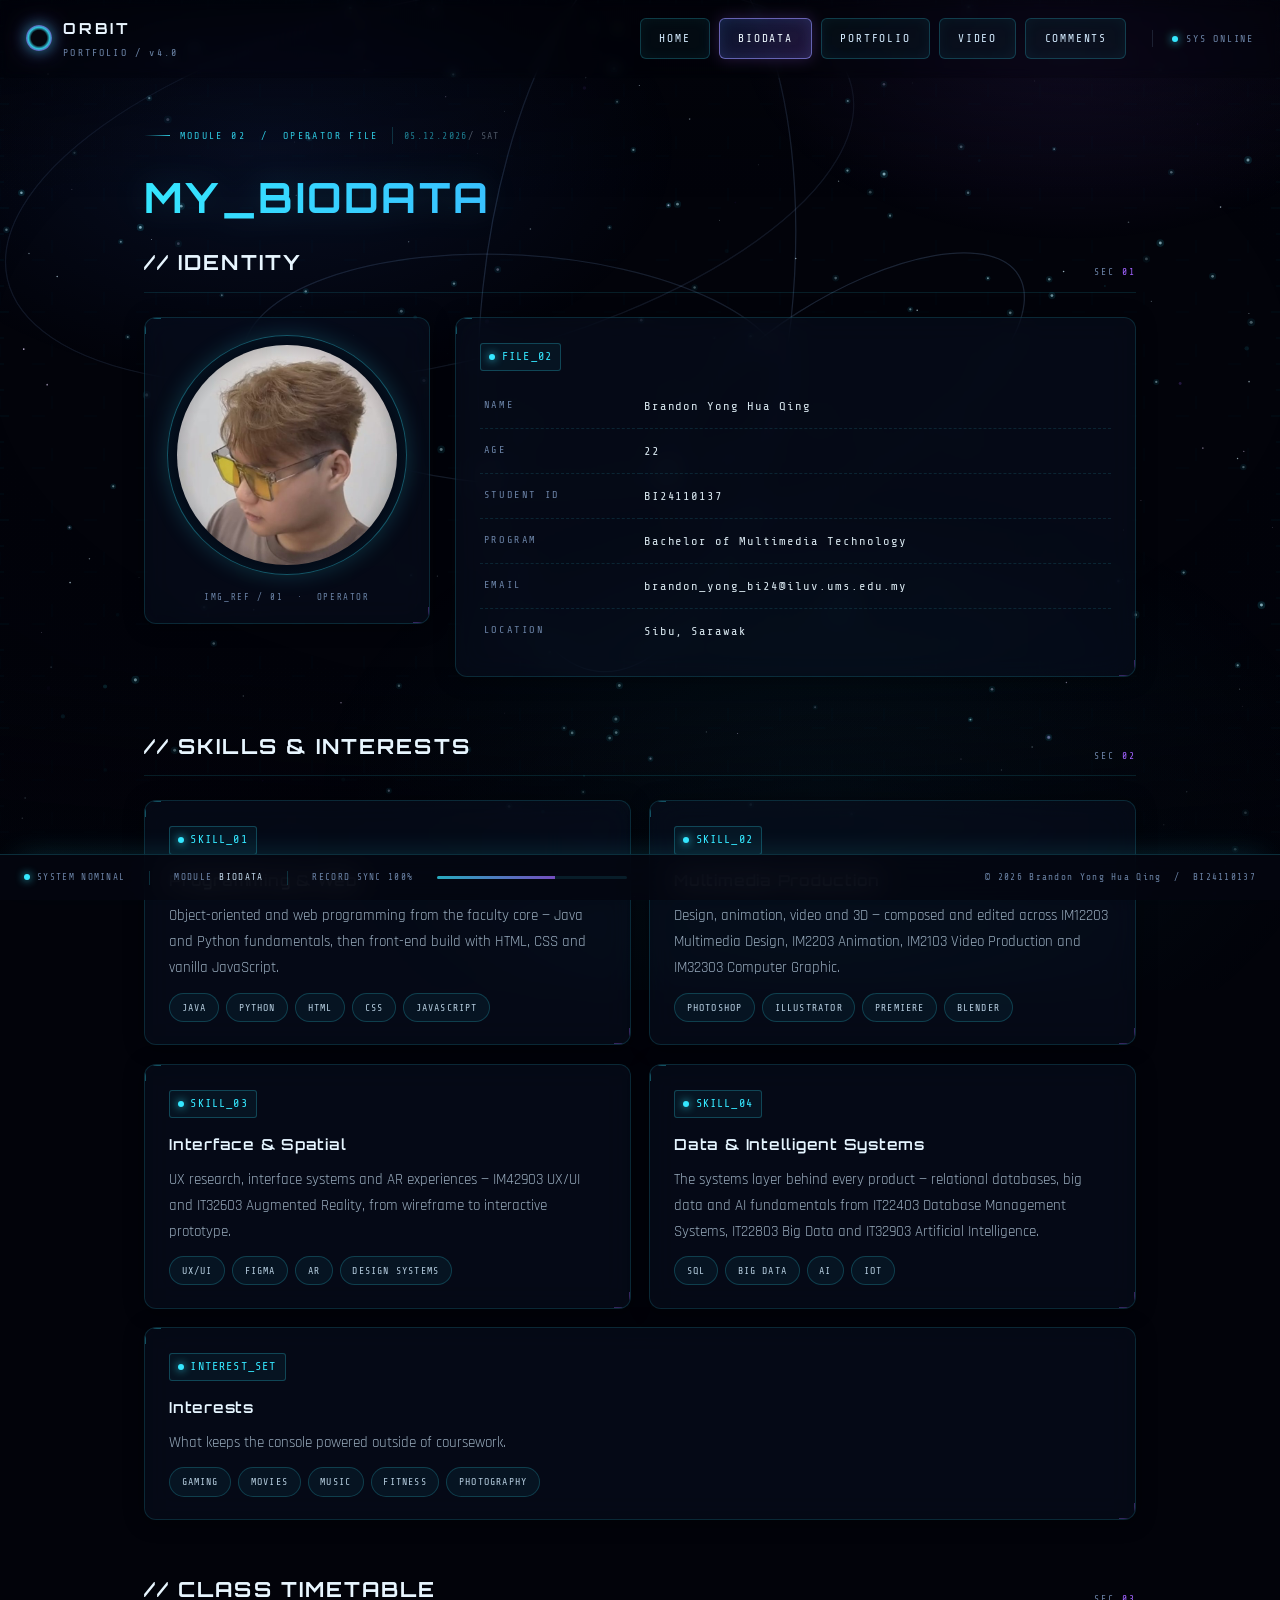
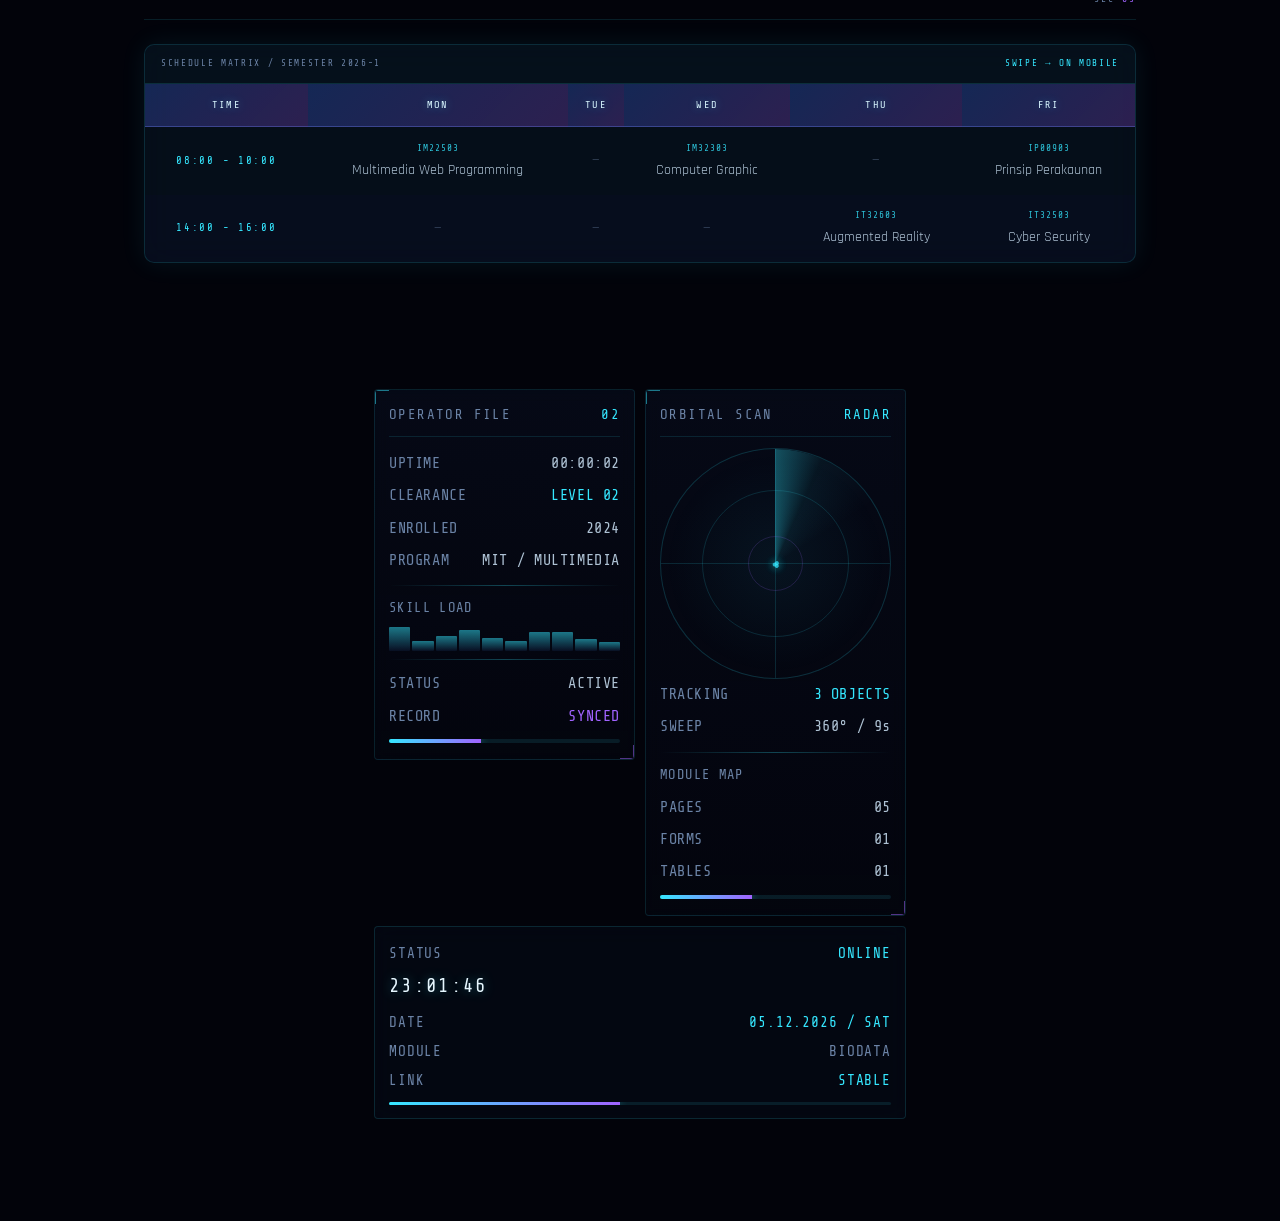
==== commit bd93d3b4: "Add files via upload" ====
--- a/biodata.html
+++ b/biodata.html
@@ -6,7 +6,7 @@
 <link rel="icon" href="data:,">
 <title>BIODATA // DEEP SPACE PORTFOLIO</title>
 <meta name="description" content="Personal biodata, skills matrix and semester timetable of the portfolio operator.">
-<link rel="stylesheet" href="style.css?v=20261122b">
+<link rel="stylesheet" href="style.css?v=20261122c">
 </head>
 <body data-module="BIODATA">
 
@@ -299,6 +299,6 @@
   </div>
 </div>
 
-<script src="script.js?v=20261122b"></script>
+<script src="script.js?v=20261122c"></script>
 </body>
 </html>
